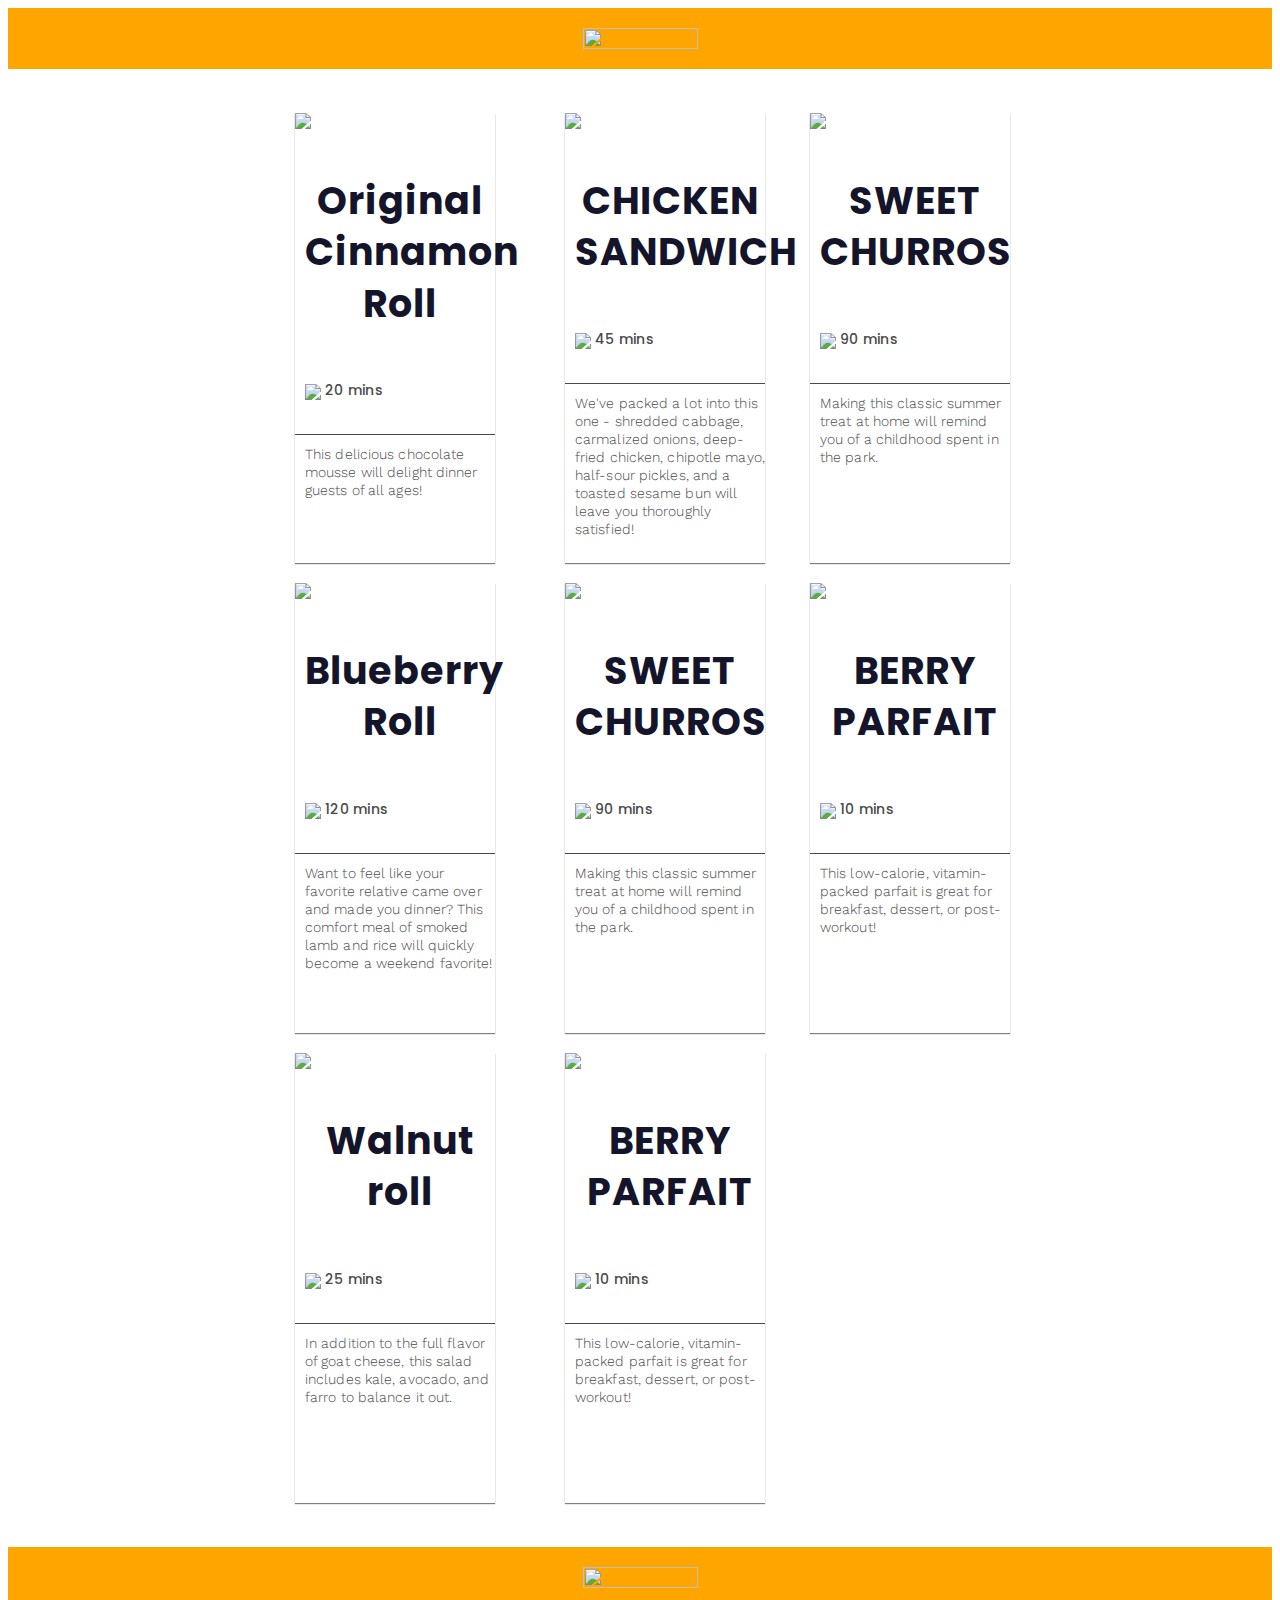
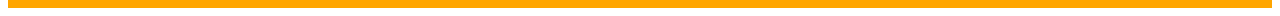
==== browsing.html @ 3c786b10 "home page complete, static" ====
<!DOCTYPE html>
<html>

  <head>
    <meta charset="utf-8">
    <title>Savory</title>
    <link rel="stylesheet" type="text/css" href="style.css" />
    <link href="https://fonts.googleapis.com/css?family=Poppins:400,600" rel="stylesheet">
    <link href="https://fonts.googleapis.com/css?family=Work+Sans" rel="stylesheet">
  </head>

  <body>

    <div class="container">

      <header>
        <img src="https://content.codecademy.com/courses/learn-css-grid/lesson-ii/savory.svg" class="logo">
      </header>

      <main>
        <div class="recipe a">
          <img src="https://content.codecademy.com/courses/learn-css-grid/lesson-ii/image-1.png" />
          <h2>Original Cinnamon Roll</h2>
          <img src="https://content.codecademy.com/courses/learn-css-grid/lesson-ii/time.svg" class="time" />
          <p class="mins">20 mins</p>
          <p class="description">
            This delicious chocolate mousse will delight dinner guests of all ages!</p>
        </div>
        <div class="recipe b">
          <img src="https://content.codecademy.com/courses/learn-css-grid/lesson-ii/image-2.png" />
          <h2>Blueberry Roll</h2>
          <img src="https://content.codecademy.com/courses/learn-css-grid/lesson-ii/time.svg" class="time" />
          <p class="mins">120 mins</p>
          <p class="description">
            Want to feel like your favorite relative came over and made you dinner? This comfort meal of smoked lamb and rice will quickly become a weekend favorite!
          </p>
        </div>
        <div class="recipe c">
          <img src="https://content.codecademy.com/courses/learn-css-grid/lesson-ii/image-5.png" />
          <h2>Walnut roll</h2>
          <img src="https://content.codecademy.com/courses/learn-css-grid/lesson-ii/time.svg" class="time" />
          <p class="mins">25 mins</p>
          <p class="description">
            In addition to the full flavor of goat cheese, this salad includes kale, avocado, and farro to balance it out.</p>
        </div>
        <div class="recipe d">
          <img src="https://content.codecademy.com/courses/learn-css-grid/lesson-ii/image-4.png" />
          <h2>CHICKEN SANDWICH</h2>
          <img src="https://content.codecademy.com/courses/learn-css-grid/lesson-ii/time.svg" class="time" />
          <p class="mins">45 mins</p>
          <p class="description">
            We've packed a lot into this one - shredded cabbage, carmalized onions, deep-fried chicken, chipotle mayo, half-sour pickles, and a toasted sesame bun will leave you thoroughly satisfied!</p>
        </div>
        <div class="recipe e">
          <img src="https://content.codecademy.com/courses/learn-css-grid/lesson-ii/image-3.png" />
          <h2>SWEET CHURROS</h2>
          <img src="https://content.codecademy.com/courses/learn-css-grid/lesson-ii/time.svg" class="time" />
          <p class="mins">90 mins</p>
          <p class="description">
            Making this classic summer treat at home will remind you of a childhood spent in the park.</p>
        </div>
        <div class="recipe f">
          <img src="https://content.codecademy.com/courses/learn-css-grid/lesson-ii/image-6.png" />
          <h2>BERRY PARFAIT</h2>
          <img src="https://content.codecademy.com/courses/learn-css-grid/lesson-ii/time.svg" class="time" />
          <p class="mins">10 mins</p>
          <p class="description">
            This low-calorie, vitamin-packed parfait is great for breakfast, dessert, or post-workout!</p>
        </div>
        
        <div class="recipe e">
          <img src="https://content.codecademy.com/courses/learn-css-grid/lesson-ii/image-3.png" />
          <h2>SWEET CHURROS</h2>
          <img src="https://content.codecademy.com/courses/learn-css-grid/lesson-ii/time.svg" class="time" />
          <p class="mins">90 mins</p>
          <p class="description">
            Making this classic summer treat at home will remind you of a childhood spent in the park.</p>
        </div>
        <div class="recipe f">
          <img src="https://content.codecademy.com/courses/learn-css-grid/lesson-ii/image-6.png" />
          <h2>BERRY PARFAIT</h2>
          <img src="https://content.codecademy.com/courses/learn-css-grid/lesson-ii/time.svg" class="time" />
          <p class="mins">10 mins</p>
          <p class="description">
            This low-calorie, vitamin-packed parfait is great for breakfast, dessert, or post-workout!</p>
        </div>

      </main>

      <footer>
        <img src="https://content.codecademy.com/courses/learn-css-grid/lesson-ii/savory.svg" class="logo">
      </footer>

    </div>
  </body>

</html>
---- style.css ----
header, footer {
  background-color: #ffa500;
  text-align: center;
  min-width: 500px;
}

main {
  display: grid;
  grid-template-columns: 250px 250px;
  grid-template-rows: repeat(3, 450px);
  grid-gap: 20px;
  margin-top: 44px;
  justify-items: center;
  justify-content: center;
  align-items: stretch;
  align-content: center;
  grid-auto-rows: 500px;
  grid-auto-flow: column;
}

h2 {
  font-family: Poppins;
  font-size: 18px;
  font-weight: 600;
  letter-spacing: 0.3px;
  text-align: left;
  color: #ffa500;
  padding: 10px 0px 10px 10px;
}

img {
  width: 100%;
  height: auto;
}

.recipe {
  box-shadow: 0 1px 1px 0 rgba(0, 0, 0, 0.5);
  width: 200px;
}

.a {

}

.c {

}

.time {
  padding-left: 10px;
  padding-top: 10px;
  width: 20px;
  height: auto;
}

.mins {
  display: inline-block;
  font-family: Poppins;
  font-size: 14px;
  font-weight: 500;
  letter-spacing: 0.3px;
  text-align: left;
  color: #4a4a4a;
  position: relative;
  bottom: 5px;
}

.description {
  font-family: Work Sans;
  font-size: 14px;
  font-weight: 300;
  line-height: 1.29;
  letter-spacing: 0.1px;
  text-align: left;
  color: #4a4a4a;
  padding: 10px 0px 10px 10px;
  border-top: 1px solid #4a4a4a;
}

.logo {
  width: 115px;
  height: 21.1px;
  object-fit: contain;
  padding: 20px;
}

.container {
  min-width: 500px;
  margin: auto;
  grid-template-areas: "header header"
                       "nav nav"
                       "left right"
                       "footer footer";
  grid-template-columns: 200px 400px;
  grid-template-rows: 150px 200px 600px 200px;
}

header {
  grid-area: header;
}

footer {
  margin-top: 44px;
  grid-area: footer;
}

nav {
  grid-area: nav;
}

.left {
  grid-area: left;
}

.right {
  grid-area: right;
}

#e1_3 { 
  overflow:hidden;
  background-color:rgba(255, 255, 255, 1);
  width:1440px;
  height:2305px;
  position:absolute;
}
#landing { 
  /* width:1440px;
  height:800px;
  position:absolute;
  left:0px;
  top:0px; */
}
#e1_5 { 
  width:1440px;
  height:800px;
  position:absolute;
  left:0px;
  top:0px;
}
#banner { 
  /* background-color:rgba(0, 0, 0, 0.36); */
  width:1440px;
  height:800px;
  position:absolute;
  left:0px;
  top:0px;
  background-image:url(images/eheader_bg.png);
  background-repeat:no-repeat;
  background-size:cover;
  box-shadow:0 3000px rgb(50 20 0 / 36%) inset;
}
#e1_7 { 
  transform: rotate(-90deg);
    border: 1px solid rgba(255, 255, 255, 1);
    width: 82px;
    height: 1px;
    position: relative;
    /* left: 678px; */
    top: 799px;
    margin-left: auto;
    margin-right: auto;
}
#e1_8 { 
  transform: rotate(-3.12737043874882e-22deg);
  border:1px solid rgba(255, 255, 255, 1);
  width:530px;
  height:1px;
  position:absolute;
  left:830px;
  top:100px;
}
#e1_9 { 
  transform: rotate(-3.3078712509457656e-16deg);
  border:1px solid rgba(255, 255, 255, 1);
  width:530px;
  height:1px;
  position:absolute;
  left:80px;
  top:100px;
}
#bar { 
  background-color:rgba(223, 178, 72, 1);
  width:60px;
  height:6px;
  position:relative;
  /* left:691px; */
  top:480px;
  margin-left: auto;
  margin-right:auto;
  border-top-left-radius:50px;
  border-top-right-radius:50px;
  border-bottom-left-radius:50px;
  border-bottom-right-radius:50px;
}

.nav {
  margin:0;
  padding: 20px 0;

}

.nav li {
  color:white;
  font-family:Poppins;
  text-align:center;
  font-size:15px;
  letter-spacing:2;
  line-height: 6.5px;
  position:relative;
  left:339px;
  /* top:0px; */
  display: inline-block;
  width: 135px;

}

.block{
  background-color:#F0CC95;
  width:50%;
  position:absolute;
  left:0px;
}

#navbar { 
  width:1441px;
  height:183px;
  position:absolute;
  left:0px;
  top:0px;

}
#navback { 
  background-color:rgba(109, 26, 2, 0.85);
  width:1441px;
  height:100px;
  position:absolute;
  left:0px;
  top:0px;
}
#e1_13 { 
  color:rgba(255, 255, 255, 1);
  width:135px;
  height:100px;
  position:absolute;
  left:339px;
  top:0px;
  font-family:Poppins;
  text-align:center;
  font-size:15px;
  letter-spacing:3;
  line-height:px;
}
#e1_14 { 
  color:rgba(255, 255, 255, 1);
  width:135px;
  height:100px;
  position:absolute;
  left:479px;
  top:0px;
  font-family:Poppins;
  text-align:center;
  font-size:15px;
  letter-spacing:3;
  line-height:px;
}
#e1_15 { 
  color:rgba(255, 255, 255, 1);
  width:134px;
  height:100px;
  position:absolute;
  left:837px;
  top:0px;
  font-family:Poppins;
  text-align:center;
  font-size:15px;
  letter-spacing:3;
  line-height:px;
}
#e1_16 { 
  color:rgba(255, 255, 255, 1);
  width:135px;
  height:100px;
  position:absolute;
  left:969px;
  top:0px;
  font-family:Poppins;
  text-align:center;
  font-size:15px;
  letter-spacing:3;
  line-height:px;
}
.logof { 
  width:202px;
  height:166px;
  position:absolute;
  left:619px;
  top:17px;
}
#e1_18 { 
  border-radius:500px;
  background-color:rgba(255, 252, 238, 1);
  width:126px;
  height:126px;
  position:absolute;
  left:38px;
  top:20px;
}
#e1_19 { 
  width:202px;
  height:166px;
  position:absolute;
  left:0px;
  top:0px;
  background-image:url(images/e95_957843_transparent_cinnamon_rolls_png_cinnamon_roll_icon_png_1.png);
  background-repeat:no-repeat;
  background-size:cover;
}
#e1_20 { 
  width:1440px;
  height:249px;
  position:absolute;
  left:1px;
  top:326px;
}
#subt { 

  color: white;
    font-family: Open Sans;
    font-style: normal;
    font-weight: bold;
    font-size: 16px;
    line-height: 14px;
    /* display: flex; */
    /* align-items: center; */
    /* text-align: center; */
    letter-spacing: 0.5em;
    text-transform: uppercase;
    position: absolute;
    left: 50%;
    transform: translate(-50%, 0%);

    /*
  color: white;
  font-family: Open Sans;
  font-style: normal;
  font-weight: bold;
  font-size: 16px;
  line-height: 14px;  
  display: flex;
  align-items: center;
  text-align: center;
  letter-spacing: 0.5em;
  text-transform: uppercase;

  /*transform: rotate(-5.148328309985126e-15deg);
  color:rgba(255, 255, 255, 1);
  width:1440px;
  height:18.385713577270508px;
  position:absolute;
  left:0px;
  top:1.1368683772161603e-13px;
  font-family:Open Sans;
  text-align:center;
  font-size:16px;
  letter-spacing:50;
  line-height:px; */
}
#e1_22 { 
  width:200px;
  height:60px;
  position:absolute;
  left:620px;
  top:189px;
}
#e1_23 { 
  background-color:rgba(223.00000190734863, 178.00000458955765, 72.00000330805779, 1);
  width:200px;
  height:60px;
  position:absolute;
  left:0px;
  top:0px;
  border-top-left-radius:5px;
  border-top-right-radius:5px;
  border-bottom-left-radius:5px;
  border-bottom-right-radius:5px;
}
#orderButton { 
  position: absolute;
  left: 51%;
  right: 0%;
  top: 0%;
  bottom: 0%;
  transform: translate(-50%,0%);
  
  font-family: Poppins;
  font-style: normal;
  font-weight: 600;
  font-size: 14px;
  line-height: 20px;
  /* or 143% */
  
  display: flex;
  align-items: center;
  text-align: center;
  letter-spacing: 0.05em;
  color:white;

/*
  color:rgba(255, 255, 255, 1);
  width:200px;
  height:60px;
  position:absolute;
  left:0px;
  top:0px;
  font-family:Poppins;
  text-align:center;
  font-size:14px;
  letter-spacing:5;
  line-height:px;
  */
}
#e1_25 { 
  color:rgba(255, 255, 255, 1);
  width:998px;
  height:139px;
  position:absolute;
  left:221px;
  top:14px;
  
  /*
  font-family:Poppins;
  text-align:center;
  font-size:96px;
  letter-spacing:0;
  line-height:px; */

  font-family: Poppins;
  font-style: normal;
  font-weight: 550;
  font-size: 96px;
  line-height: 0px;
  /* or 0% */
  
  display: flex;
  align-items: center;
  text-align: center;
  text-transform: uppercase;
}
#e1_26 { 
  width:60px;
  height:60px;
  position:absolute;
  left:690px;
  top:657px;
}
#e1_27 { 
  width:60px;
  height:60px;
  position:absolute;
  left:0px;
  top:0px;
}
#e1_28 { 
  border-radius:500px;
  border:1px solid rgba(255, 255, 255, 1);
  width:60px;
  height:60px;
  position:absolute;
  left:-1px;
  top:0px;
}
#e1_29 { 
  border-radius:500px;
  background-color:rgba(255, 255, 255, 1);
  width:40px;
  height:40px;
  position:absolute;
  left:10px;
  top:10px;
}
#e1_30 { 
  color:rgba(51.00000075995922, 51.00000075995922, 51.00000075995922, 1);
  width:40px;
  height:40.000003814697266px;
  position:absolute;
  left:10px;
  top:9.999990463256836px;
  font-family:Font Awesome 5 Free;
  text-align:center;
  font-size:20px;
  letter-spacing:0;
}
#e1_31 { 
  border:2px solid rgba(255, 255, 255, 1);
  width:24px;
  height:43px;
  position:absolute;
  left:38px;
  top:388px;
}
#e1_32 { 
  transform: rotate(180deg);
  border:2px solid rgba(255, 255, 255, 1);
  width:24px;
  height:43px;
  position:absolute;
  left:1407px;
  top:388px;
}
#e1_33 { 
  background-color:rgba(249.6875050663948, 241.0063236951828, 220.55729538202286, 1);
  width:1440px;
  height:433px;
  position:absolute;
  left:0px;
  top:800px;
}
#e1_34 { 
  background-color:rgba(240.12501418590546, 203.7060508131981, 149.07761335372925, 1);
  width:721px;
  height:433px;
  position:absolute;
  left:0px;
  top:800px;
}

h2 {
  font-family: Poppins;
  font-style: normal;
  font-weight: 700;
  font-size: 38px;
  line-height: 136%; 
  
  text-align: center;
  letter-spacing: 1px;
  
  color: #14142B;
}

#e1_35 { 
  position: absolute;
  width:365px;
  height:102px;
  left:900px;
  top:880px;
  /*
  left: 62.5%;
  right: 12.15%;
  top: 38.83%;
  bottom: 56.75%; */
  /*
  font-family: Poppins;
  font-style: normal;
  font-weight: 700;
  font-size: 38px;
  line-height: 136%; 
  
  text-align: center;
  letter-spacing: 1px;
  
  color: #14142B;
  */

}
#e1_36 { 
  color:rgba(20.113124437630177, 19.65625025331974, 42.5000012665987, 1);
  width:438px;
  position:absolute;
  left:864px;
  top:1035px;
  font-family:Poppins;
  text-align:center;
  font-size:19px;
  letter-spacing:0.75;
  line-height:px;
}


.arrow {
    border: solid rgb(223 178 72);
    border-width: 0 4px 4px 0;
    display: inline-block;
    padding: 7px;

}

.down {
  transform: rotate(45deg);
  -webkit-transform: rotate(45deg);
}

.splitrow {
  /* background-color: rgba(249.6875050663948, 241.0063236951828, 220.55729538202286, 1); */
    width: 50%;
    height: 433px;
    position: absolute;
    top: 800px;
}
/*
#hpicon{
  position: absolute;
  width: 442px;
  height: 320px;
  left: 114px;
  top: 56px;

  background: url(images/truck_icon.png);
} */

#hpicon{
    position: absolute;
    width: 450;
    height: 380px;
    left: 114px;
    top: 790;
    background: url(images/truck_icon.png);
    background-size: cover;
}
/*
#carticon{
    position: absolute;
    width: 450;
    height: 380px;
    left: 114px;
    top: 790;
    background: url(images/shopping-cart-icon.png);
    background-size: cover;
} */

#carticon {
    position: absolute;
    width: 45px;
    height: 37px;
    left: 1340;
    top: 35;
    background: url(images/shopping-cart-icon.png);
    background-size: 45px;
}
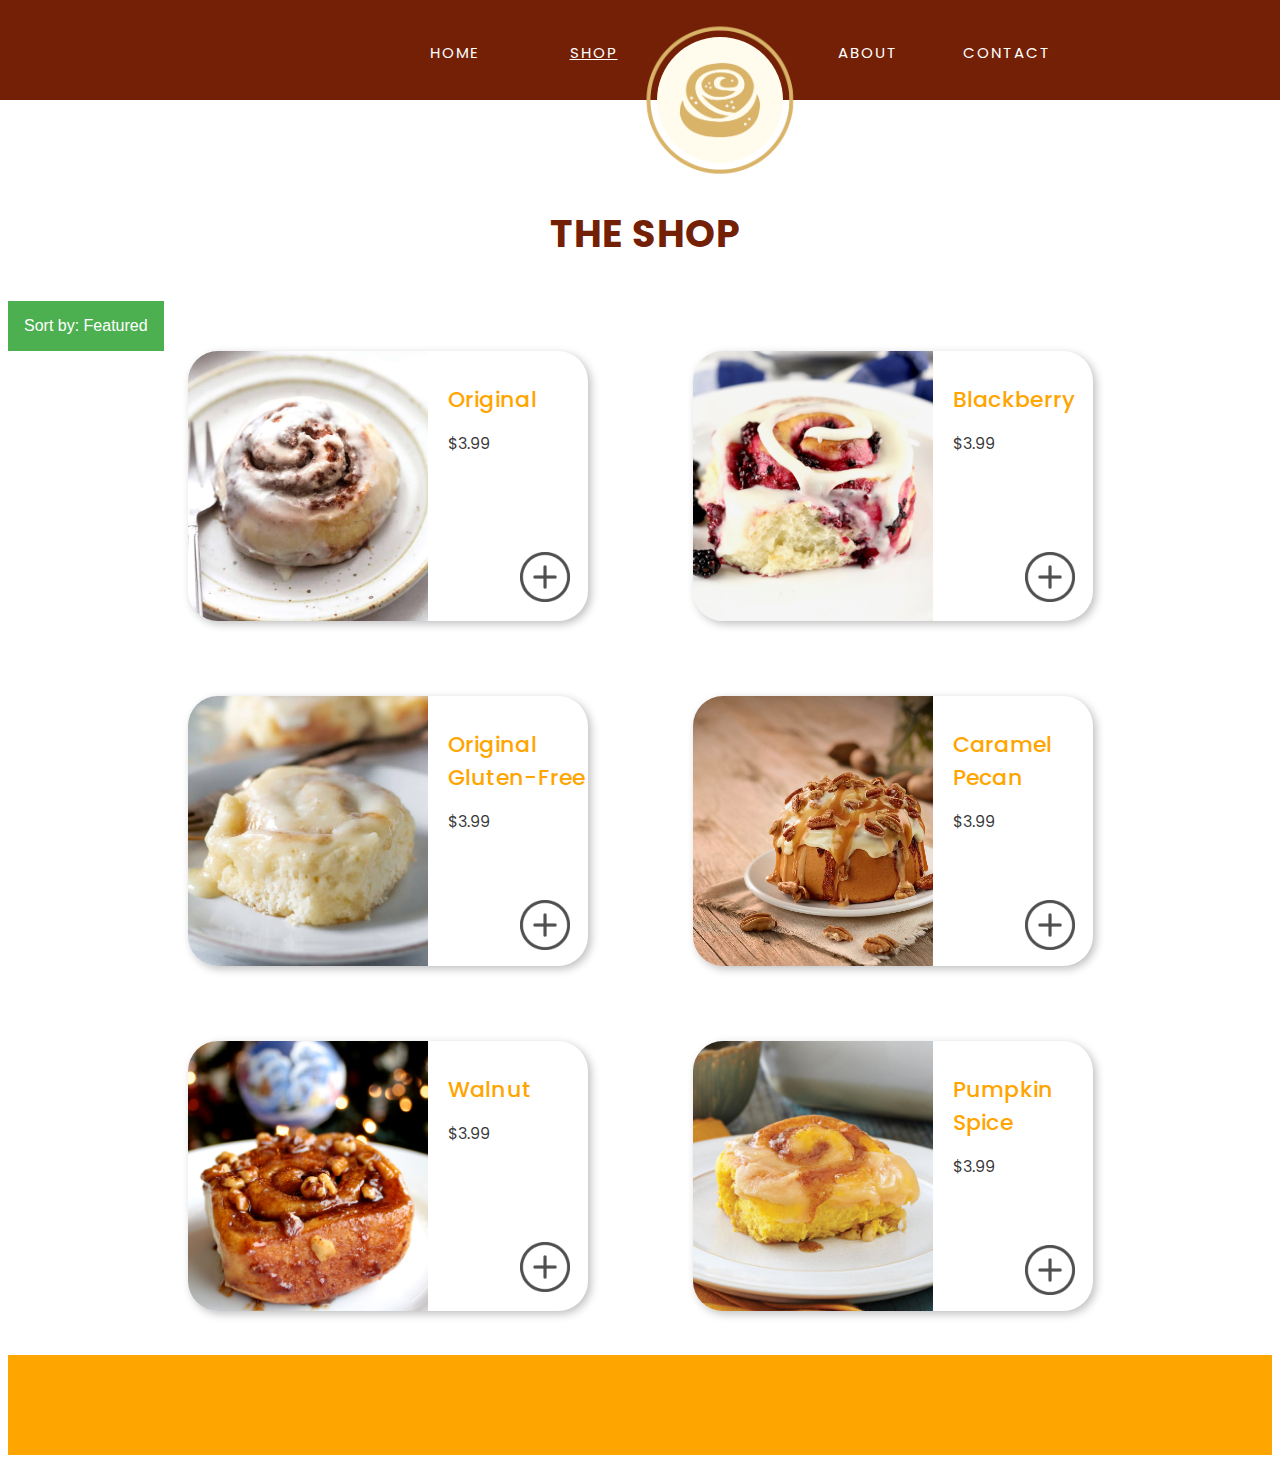
==== commit 44c30e32: "product browsing page linked + images" ====
--- a/browsing.html
+++ b/browsing.html
@@ -4,92 +4,178 @@
 
   <head>
     <meta charset="utf-8">
-    <title>Savory</title>
-    <link rel="stylesheet" type="text/css" href="style.css" />
-    <link href="https://fonts.googleapis.com/css?family=Poppins:400,600" rel="stylesheet">
-    <link href="https://fonts.googleapis.com/css?family=Work+Sans" rel="stylesheet">
+    <title>Product Page</title>
+    <link rel="stylesheet" href="style.css">
+    <link rel="preconnect" href="https://fonts.gstatic.com">
+    <link href="https://fonts.googleapis.com/css2?family=Poppins:wght@300;400;500;600;700&display=swap" rel="stylesheet">
+    <link href="https://fonts.googleapis.com/css2?family=Open+Sans:wght@400;700&display=swap" rel="stylesheet">
   </head>
 
   <body>
 
+    <div class="nav" id="navhome">
+                  <div  id="navback" style="background-color:#732006;"></div>
+
+                  <ul>
+                    <li> <a href="index.html"> HOME </a></li> <li style="text-decoration:underline;">SHOP</li> <li> FILL </li><li> ABOUT </li> <li> CONTACT </li>
+                  </ul>
+
+                  <div id="carticon"> </div>
+
+
+                  <div class="logof">
+                    <div  id="e1_18"> </div>
+                    <div  id="e1_19"> </div>
+                  </div>
+        </div>
+
     <div class="container">
 
-      <header>
-        <img src="https://content.codecademy.com/courses/learn-css-grid/lesson-ii/savory.svg" class="logo">
-      </header>
+      <h2 style="margin-top: 100px;color:#732006;"> THE SHOP </h2>
+
+      <div class="dropdown">
+        <button class="dropbtn">Sort by: Featured</button>
+        <div class="dropdown-content">
+          <a href="#">Featured (default)</a>
+          <a href="#">Price - Low to High</a>
+          <a href="#">Price - High to Low</a>
+        </div>
+      </div>
 
       <main>
-        <div class="recipe a">
-          <img src="https://content.codecademy.com/courses/learn-css-grid/lesson-ii/image-1.png" />
-          <h2>Original Cinnamon Roll</h2>
-          <img src="https://content.codecademy.com/courses/learn-css-grid/lesson-ii/time.svg" class="time" />
-          <p class="mins">20 mins</p>
+
+        <!--
+        <div class="row">
+          <div class="example-1 card">
+            <div class="wrapper">
+             
+             <div class="image">
+               <img class="book-image" src="https://bit.ly/2GkldBe"/>
+             </div>
+              
+              <div class="data">
+                <div class="content">
+                  <span class="status">A fan-favorite!</span>
+                  <h1 class="title"><a href="#" class="cardTitle">Original Flavor</a></h1>
+                  <p class="price">$3.99</p>
+                <p><button>View More</button></p>
+        
+                </div>
+              </div>
+              
+            </div>
+          </div>
+        </div>
+        -->
+
+
+
+        <div class="order a">
+          <img class="prod-img" src="images/original-roll.jpeg" />
+          <!-- <img src="https://content.codecademy.com/courses/learn-css-grid/lesson-ii/time.svg" class="time" />
+          -->
+          <div class="prod-info">
+            <h3>Original</h3>
+            <h4>$3.99</h4>
+            <img class="plus-img" src="images/plus.png" style="margin-top: 65px;"/>
+            <!-- <p class="description">
+              The original cinnamon roll is a fan-favorite and will delight dinner guests of all ages!</p>
+            -->
+          </div>
+        </div>
+
+        <div class="order b">
+          <img class="prod-img" src="images/gf-roll.png" />
+          <!-- <img src="https://content.codecademy.com/courses/learn-css-grid/lesson-ii/image-3.png" /> -->
+          <div class="prod-info">
+          <h3>Original<br>Gluten-Free</h3>
+          <h4>$3.99</h4>
+          <img class="plus-img" src="images/plus.png" />
+          <!-- <img src="https://content.codecademy.com/courses/learn-css-grid/lesson-ii/time.svg" class="time" />
+          
+          <p class="mins">90 mins</p>
+          
           <p class="description">
-            This delicious chocolate mousse will delight dinner guests of all ages!</p>
+            Making this classic summer treat at home will remind you of a childhood spent in the park.</p>
+          -->
+          </div>
         </div>
-        <div class="recipe b">
-          <img src="https://content.codecademy.com/courses/learn-css-grid/lesson-ii/image-2.png" />
-          <h2>Blueberry Roll</h2>
-          <img src="https://content.codecademy.com/courses/learn-css-grid/lesson-ii/time.svg" class="time" />
-          <p class="mins">120 mins</p>
-          <p class="description">
-            Want to feel like your favorite relative came over and made you dinner? This comfort meal of smoked lamb and rice will quickly become a weekend favorite!
-          </p>
-        </div>
-        <div class="recipe c">
-          <img src="https://content.codecademy.com/courses/learn-css-grid/lesson-ii/image-5.png" />
-          <h2>Walnut roll</h2>
-          <img src="https://content.codecademy.com/courses/learn-css-grid/lesson-ii/time.svg" class="time" />
+
+
+        <div class="order c">
+          <img class="prod-img" src="images/walnut-2.jpeg" />
+          <!-- <img src="https://content.codecademy.com/courses/learn-css-grid/lesson-ii/image-5.png" /> -->
+          <div class="prod-info">
+          <h3>Walnut</h3>
+          <h4>$3.99</h4>
+          <img class="plus-img" src="images/plus.png" style="margin-top: 65px;"/>
+          <!-- <img src="https://content.codecademy.com/courses/learn-css-grid/lesson-ii/time.svg" class="time" />
+          
           <p class="mins">25 mins</p>
+          
           <p class="description">
             In addition to the full flavor of goat cheese, this salad includes kale, avocado, and farro to balance it out.</p>
+          -->
+          </div>
         </div>
-        <div class="recipe d">
-          <img src="https://content.codecademy.com/courses/learn-css-grid/lesson-ii/image-4.png" />
-          <h2>CHICKEN SANDWICH</h2>
-          <img src="https://content.codecademy.com/courses/learn-css-grid/lesson-ii/time.svg" class="time" />
+
+
+        <div class="order d">
+          <img class="prod-img" src="images/blackberry.jpeg" />
+          <!-- <img src="https://content.codecademy.com/courses/learn-css-grid/lesson-ii/image-4.png" /> -->
+          <div class="prod-info">
+          <h3>Blackberry</h3>
+          <h4>$3.99</h4>
+          <img class="plus-img" src="images/plus.png" style="margin-top: 65px;"/>
+          <!-- <img src="https://content.codecademy.com/courses/learn-css-grid/lesson-ii/time.svg" class="time" />
+          
           <p class="mins">45 mins</p>
           <p class="description">
-            We've packed a lot into this one - shredded cabbage, carmalized onions, deep-fried chicken, chipotle mayo, half-sour pickles, and a toasted sesame bun will leave you thoroughly satisfied!</p>
+            We've packed a lot into this one - shredded cabbage, carmalized onions, deep-fried chicken, chipotle 
+            mayo, half-sour pickles, and a toasted sesame bun will leave you thoroughly satisfied!</p>
+          -->
+          </div>
         </div>
-        <div class="recipe e">
-          <img src="https://content.codecademy.com/courses/learn-css-grid/lesson-ii/image-3.png" />
-          <h2>SWEET CHURROS</h2>
-          <img src="https://content.codecademy.com/courses/learn-css-grid/lesson-ii/time.svg" class="time" />
-          <p class="mins">90 mins</p>
-          <p class="description">
-            Making this classic summer treat at home will remind you of a childhood spent in the park.</p>
+
+        <div class="order e">
+          <img class="prod-img" src="images/caramel-pecan.jpeg" />
+          <!-- <img src="https://content.codecademy.com/courses/learn-css-grid/lesson-ii/image-2.png" /> -->
+          <div class="prod-info">
+            <h3>Caramel Pecan</h3>
+            <h4>$3.99</h4>
+            <img class="plus-img" src="images/plus.png" />
+          <!-- <img src="https://content.codecademy.com/courses/learn-css-grid/lesson-ii/time.svg" class="time" />
+          
+            <p class="mins">120 mins</p>
+            <p class="description">
+            Want to feel like your favorite relative came over and made you dinner? This comfort meal of smoked lamb and rice will quickly become a weekend favorite!
+            </p>
+            -->
+          </div>  
         </div>
-        <div class="recipe f">
-          <img src="https://content.codecademy.com/courses/learn-css-grid/lesson-ii/image-6.png" />
-          <h2>BERRY PARFAIT</h2>
-          <img src="https://content.codecademy.com/courses/learn-css-grid/lesson-ii/time.svg" class="time" />
-          <p class="mins">10 mins</p>
-          <p class="description">
+
+
+        <div class="order f">
+          <img class="prod-img" src="images/pumpkin.jpeg" />
+          <!-- <img src="https://content.codecademy.com/courses/learn-css-grid/lesson-ii/image-6.png" /> -->
+          <div class="prod-info">
+            <h3>Pumpkin Spice</h3>
+            <h4>$3.99</h4>
+            <img class="plus-img" src="images/plus.png" />
+          <!-- <img src="https://content.codecademy.com/courses/learn-css-grid/lesson-ii/time.svg" class="time" />
+          
+            <p class="mins">10 mins</p>
+            <p class="description">
             This low-calorie, vitamin-packed parfait is great for breakfast, dessert, or post-workout!</p>
+            -->
+          </div>
         </div>
         
-        <div class="recipe e">
-          <img src="https://content.codecademy.com/courses/learn-css-grid/lesson-ii/image-3.png" />
-          <h2>SWEET CHURROS</h2>
-          <img src="https://content.codecademy.com/courses/learn-css-grid/lesson-ii/time.svg" class="time" />
-          <p class="mins">90 mins</p>
-          <p class="description">
-            Making this classic summer treat at home will remind you of a childhood spent in the park.</p>
-        </div>
-        <div class="recipe f">
-          <img src="https://content.codecademy.com/courses/learn-css-grid/lesson-ii/image-6.png" />
-          <h2>BERRY PARFAIT</h2>
-          <img src="https://content.codecademy.com/courses/learn-css-grid/lesson-ii/time.svg" class="time" />
-          <p class="mins">10 mins</p>
-          <p class="description">
-            This low-calorie, vitamin-packed parfait is great for breakfast, dessert, or post-workout!</p>
-        </div>
 
       </main>
 
       <footer>
-        <img src="https://content.codecademy.com/courses/learn-css-grid/lesson-ii/savory.svg" class="logo">
+        <div class="foot"> </div>
       </footer>
 
     </div>
--- a/style.css
+++ b/style.css
@@ -6,10 +6,10 @@
 
 main {
   display: grid;
-  grid-template-columns: 250px 250px;
-  grid-template-rows: repeat(3, 450px);
-  grid-gap: 20px;
-  margin-top: 44px;
+  grid-template-columns: 430px 430px;
+  grid-template-rows: repeat(3, 270px);
+  grid-gap: 75px;
+  /*margin-top: 75px; */
   justify-items: center;
   justify-content: center;
   align-items: stretch;
@@ -28,14 +28,54 @@
   padding: 10px 0px 10px 10px;
 }
 
+h3 {
+  font-family: Poppins;
+  font-size: 22px;
+  font-weight: 500;
+  letter-spacing: 0.3px;
+  text-align: left;
+  color: #ffa500;
+  padding: 10px 0px 10px 10px;
+  margin-bottom: 0px;
+}
+
+h4 {
+  font-family: Poppins;
+  font-size: 16px;
+  font-weight: 400;
+  letter-spacing: 0.3px;
+  text-align: left;
+  color: rgba(0,0,0,0.8);
+  padding: 5px 0px 10px 10px;
+  margin-top:0px;
+}
+
+.description {
+  font-family: Open Sans;
+  font-size: 13px; 
+  font-weight: 400px;
+  color: rgba(0,0,0,0.8);
+  letter-spacing: 0.3px;
+  text-align: left;
+  padding: 10px 0px 10px 10px;
+  margin-bottom: 0px;
+
+}
+
 img {
   width: 100%;
   height: auto;
 }
 
-.recipe {
-  box-shadow: 0 1px 1px 0 rgba(0, 0, 0, 0.5);
-  width: 200px;
+.order {
+  box-shadow: 3px 3px 8px rgba(0, 0, 0, 0.25);
+  /* box-shadow: 0 1px 1px 0 rgba(0, 0, 0, 0.5); */
+  width: 400px;
+  border-top-left-radius:30px;
+  border-top-right-radius:30px;
+  border-bottom-left-radius:30px;
+  border-bottom-right-radius:30px;
+  height: 270px;
 }
 
 .a {
@@ -65,6 +105,7 @@
   bottom: 5px;
 }
 
+/*
 .description {
   font-family: Work Sans;
   font-size: 14px;
@@ -76,6 +117,7 @@
   padding: 10px 0px 10px 10px;
   border-top: 1px solid #4a4a4a;
 }
+*/
 
 .logo {
   width: 115px;
@@ -87,9 +129,7 @@
 .container {
   min-width: 500px;
   margin: auto;
-  grid-template-areas: "header header"
-                       "nav nav"
-                       "left right"
+  grid-template-areas: "left right"
                        "footer footer";
   grid-template-columns: 200px 400px;
   grid-template-rows: 150px 200px 600px 200px;
@@ -138,7 +178,6 @@
   top:0px;
 }
 #banner { 
-  /* background-color:rgba(0, 0, 0, 0.36); */
   width:1440px;
   height:800px;
   position:absolute;
@@ -204,7 +243,7 @@
   font-family:Poppins;
   text-align:center;
   font-size:15px;
-  letter-spacing:2;
+  letter-spacing:2px;
   line-height: 6.5px;
   position:relative;
   left:339px;
@@ -212,6 +251,19 @@
   display: inline-block;
   width: 135px;
 
+}
+
+a {
+  color:white;
+  text-decoration: none;
+}
+
+a:link {
+  text-decoration: none;
+}
+
+a:hover {
+  text-decoration: underline;
 }
 
 .block{
@@ -338,32 +390,6 @@
     position: absolute;
     left: 50%;
     transform: translate(-50%, 0%);
-
-    /*
-  color: white;
-  font-family: Open Sans;
-  font-style: normal;
-  font-weight: bold;
-  font-size: 16px;
-  line-height: 14px;  
-  display: flex;
-  align-items: center;
-  text-align: center;
-  letter-spacing: 0.5em;
-  text-transform: uppercase;
-
-  /*transform: rotate(-5.148328309985126e-15deg);
-  color:rgba(255, 255, 255, 1);
-  width:1440px;
-  height:18.385713577270508px;
-  position:absolute;
-  left:0px;
-  top:1.1368683772161603e-13px;
-  font-family:Open Sans;
-  text-align:center;
-  font-size:16px;
-  letter-spacing:50;
-  line-height:px; */
 }
 #e1_22 { 
   width:200px;
@@ -397,7 +423,6 @@
   font-weight: 600;
   font-size: 14px;
   line-height: 20px;
-  /* or 143% */
   
   display: flex;
   align-items: center;
@@ -405,19 +430,6 @@
   letter-spacing: 0.05em;
   color:white;
 
-/*
-  color:rgba(255, 255, 255, 1);
-  width:200px;
-  height:60px;
-  position:absolute;
-  left:0px;
-  top:0px;
-  font-family:Poppins;
-  text-align:center;
-  font-size:14px;
-  letter-spacing:5;
-  line-height:px;
-  */
 }
 #e1_25 { 
   color:rgba(255, 255, 255, 1);
@@ -543,23 +555,6 @@
   height:102px;
   left:900px;
   top:880px;
-  /*
-  left: 62.5%;
-  right: 12.15%;
-  top: 38.83%;
-  bottom: 56.75%; */
-  /*
-  font-family: Poppins;
-  font-style: normal;
-  font-weight: 700;
-  font-size: 38px;
-  line-height: 136%; 
-  
-  text-align: center;
-  letter-spacing: 1px;
-  
-  color: #14142B;
-  */
 
 }
 #e1_36 { 
@@ -590,49 +585,273 @@
 }
 
 .splitrow {
-  /* background-color: rgba(249.6875050663948, 241.0063236951828, 220.55729538202286, 1); */
     width: 50%;
     height: 433px;
     position: absolute;
     top: 800px;
 }
-/*
-#hpicon{
-  position: absolute;
-  width: 442px;
-  height: 320px;
-  left: 114px;
-  top: 56px;
-
-  background: url(images/truck_icon.png);
-} */
+
 
 #hpicon{
     position: absolute;
-    width: 450;
+    width: 450px;
     height: 380px;
     left: 114px;
-    top: 790;
+    top: 790px;
     background: url(images/truck_icon.png);
     background-size: cover;
 }
-/*
-#carticon{
-    position: absolute;
-    width: 450;
-    height: 380px;
-    left: 114px;
-    top: 790;
-    background: url(images/shopping-cart-icon.png);
-    background-size: cover;
-} */
+
 
 #carticon {
     position: absolute;
     width: 45px;
     height: 37px;
-    left: 1340;
-    top: 35;
+    left: 1340px;
+    top: 35px;
     background: url(images/shopping-cart-icon.png);
     background-size: 45px;
 }
+
+.prod-img{
+  width: 240px;
+  object-fit: cover;
+  height: 270px;
+  border-top-left-radius:30px;
+  border-bottom-left-radius:30px;
+  float: left;
+}
+
+.prod-info {
+   float: right;
+   width: 150px;
+   /* height: 100%; */
+
+    .content {
+      padding: 1em;
+      position: relative;
+      z-index: 1;
+    }
+  }
+
+.plus-img{
+  width: 50px;
+  object-fit: cover;
+  height: 50px;
+  float:right;
+  padding-right: 18px;
+  padding-bottom: 18px;
+  top: 35px;
+  margin-top: 35px;
+}
+
+.foot {
+  width: 100%;
+  height: 100px;
+  background-color: #ffa500;
+}
+
+/* Dropdown Button */
+.dropbtn {
+  background-color: #4CAF50;
+  color: white;
+  padding: 16px;
+  font-size: 16px;
+  border: none;
+  left:50%;
+}
+
+/* The container <div> - needed to position the dropdown content */
+.dropdown {
+  position: relative;
+  display: inline-block;
+}
+
+/* Dropdown Content (Hidden by Default) */
+.dropdown-content {
+  display: none;
+  position: absolute;
+  background-color: #f1f1f1;
+  min-width: 160px;
+  box-shadow: 0px 8px 16px 0px rgba(0,0,0,0.2);
+  z-index: 1;
+}
+
+/* Links inside the dropdown */
+.dropdown-content a {
+  color: black;
+  padding: 12px 16px;
+  text-decoration: none;
+  display: block;
+}
+
+/* Change color of dropdown links on hover */
+.dropdown-content a:hover {background-color: #ddd;}
+
+/* Show the dropdown menu on hover */
+.dropdown:hover .dropdown-content {display: block;}
+
+/* Change the background color of the dropdown button when the dropdown content is shown */
+.dropdown:hover .dropbtn {background-color: #3e8e41;}
+
+
+/* Product Cards */
+/*
+@import url(https://fonts.googleapis.com/css?family=Open+Sans:300,400,700);
+// Variables
+$regal-blue: #034378;
+$san-juan: #2d4e68;
+$bermuda: #77d7b9;
+$white: #fff;
+$black: #000;
+$open-sans: 'Open Sans',
+sans-serif;
+// clear-fix mixin
+@mixin cf {
+  &::before,
+  &::after {
+    content: '';
+    display: table;
+  }
+  &::after {
+    clear: both;
+  }
+}
+
+* {
+  box-sizing: border-box;
+}
+
+.cardTitle {
+  text-decoration: none;
+}
+
+.title {
+  font-family: $open-sans;
+  font-weight: 300;
+}
+
+.row {
+  max-width: 900px;
+  margin: 50px auto 0;
+}
+
+// Base styles
+.card {
+  float: left;
+  padding: 0 1.7rem;
+  width: 80%;
+  .menu-content {
+    @include cf;
+    margin: 0;
+    padding: 0;
+    list-style-type: none;
+    li {
+      display: inline-block;
+    }
+    a {
+      color: $white;
+    }
+    span {
+      position: absolute;
+      left: 50%;
+      top: 0;
+      font-size: 10px;
+      font-weight: 700;
+      font-family: 'Open Sans';
+      transform: translate(-50%, 0);
+    }
+  }
+  .wrapper {
+    background-color: $white;
+    position: relative;
+    overflow: hidden;
+    box-shadow: 0 19px 38px rgba($black, 0.3), 0 15px 12px rgba($black, 0.2);
+  }
+  .data {
+    float: right;
+    width: 60%;
+   height: 100%;
+    .content {
+      padding: 1em;
+      position: relative;
+      z-index: 1;
+    }
+  }
+  .author {
+    font-size: 12px;
+  }
+  .title {
+    margin-top: 10px;
+  }
+  .price {
+    height: 30px;
+    margin: 0;
+  }
+  input[type='checkbox'] {
+    display: none;
+  }
+  input[type='checkbox']:checked + .menu-content {
+    transform: translateY(-60px);
+  }
+}
+
+// First example styles
+.example-1 {
+  .wrapper {
+
+   
+  }
+  .date {
+    position: absolute;
+    top: 0;
+    left: 0;
+    background-color: $bermuda;
+    color: $white;
+    padding: 0.8em;
+    span {
+      display: block;
+      text-align: center;
+    }
+    .day {
+      font-weight: 700;
+      font-size: 24px;
+      text-shadow: 2px 3px 2px rgba($black, 0.18);
+    }
+    .month {
+      text-transform: uppercase;
+    }
+    .month,
+    .year {
+      font-size: 12px;
+    }
+  }
+  .content {
+    background-color: $white;
+    box-shadow: 0 5px 30px 10px rgba($black, 0.3);
+  }
+  .title {
+    a {
+      color: lighten($black, 50%);
+    }
+  }
+}
+
+.image {
+  float: left;
+  width: 40%;
+}
+
+.book-image {
+  width: 100%;
+  display: block;
+  height: 80%;
+  margin-top: auto;
+  margin-bottom: auto;
+}
+
+
+*/
+
+
+
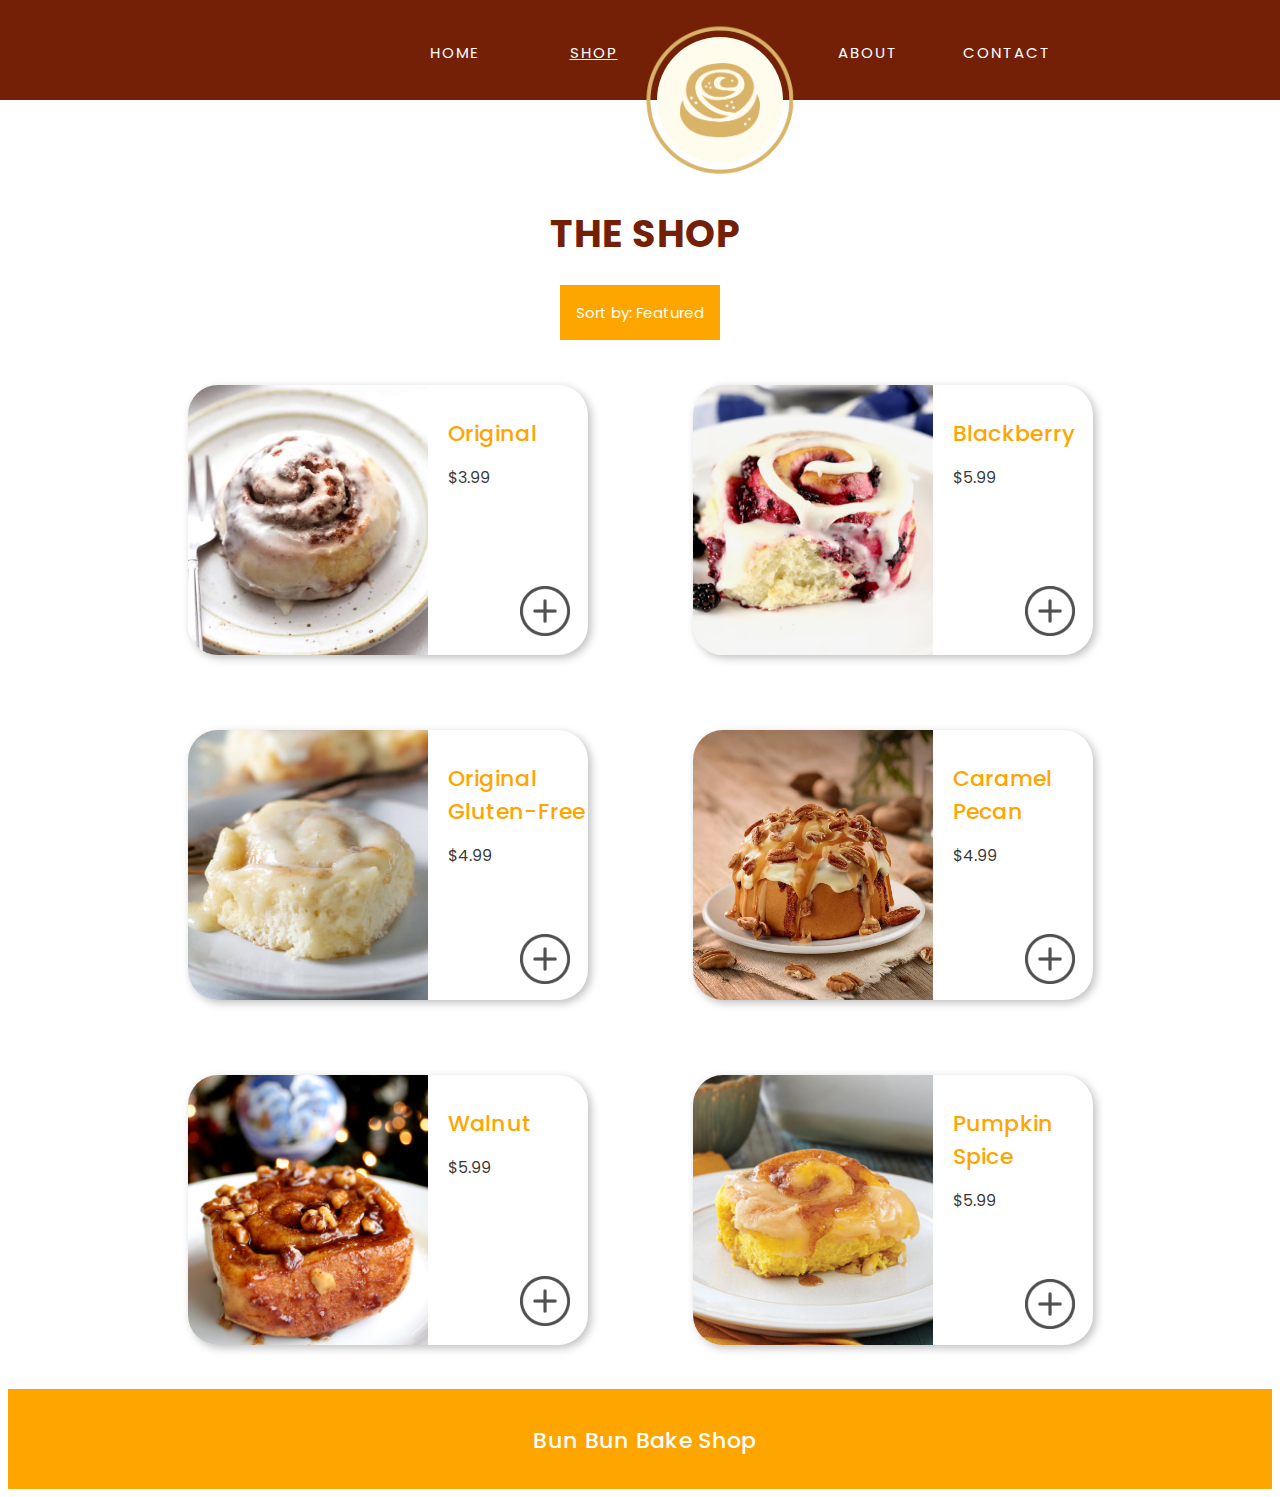
==== commit a5f76d44: "connect to prod pages - extra credit" ====
--- a/browsing.html
+++ b/browsing.html
@@ -4,7 +4,7 @@
 
   <head>
     <meta charset="utf-8">
-    <title>Product Page</title>
+    <title>Product Browsing Page</title>
     <link rel="stylesheet" href="style.css">
     <link rel="preconnect" href="https://fonts.gstatic.com">
     <link href="https://fonts.googleapis.com/css2?family=Poppins:wght@300;400;500;600;700&display=swap" rel="stylesheet">
@@ -29,9 +29,10 @@
                   </div>
         </div>
 
+
     <div class="container">
 
-      <h2 style="margin-top: 100px;color:#732006;"> THE SHOP </h2>
+      <h2 style="margin-top: 100px;margin-bottom:15px;color:#732006;"> THE SHOP </h2>
 
       <div class="dropdown">
         <button class="dropbtn">Sort by: Featured</button>
@@ -44,40 +45,14 @@
 
       <main>
 
-        <!--
-        <div class="row">
-          <div class="example-1 card">
-            <div class="wrapper">
-             
-             <div class="image">
-               <img class="book-image" src="https://bit.ly/2GkldBe"/>
-             </div>
-              
-              <div class="data">
-                <div class="content">
-                  <span class="status">A fan-favorite!</span>
-                  <h1 class="title"><a href="#" class="cardTitle">Original Flavor</a></h1>
-                  <p class="price">$3.99</p>
-                <p><button>View More</button></p>
-        
-                </div>
-              </div>
-              
-            </div>
-          </div>
-        </div>
-        -->
-
-
-
         <div class="order a">
-          <img class="prod-img" src="images/original-roll.jpeg" />
+          <a href="product1.html"><img class="prod-img" src="images/original-roll.jpeg" /></a>
           <!-- <img src="https://content.codecademy.com/courses/learn-css-grid/lesson-ii/time.svg" class="time" />
           -->
           <div class="prod-info">
             <h3>Original</h3>
             <h4>$3.99</h4>
-            <img class="plus-img" src="images/plus.png" style="margin-top: 65px;"/>
+            <a href="product1.html"><img class="plus-img" src="images/plus.png" style="margin-top: 65px;"/></a>
             <!-- <p class="description">
               The original cinnamon roll is a fan-favorite and will delight dinner guests of all ages!</p>
             -->
@@ -85,12 +60,12 @@
         </div>
 
         <div class="order b">
-          <img class="prod-img" src="images/gf-roll.png" />
+          <a href="product2.html"><img class="prod-img" src="images/gf-roll.png" /></a>
           <!-- <img src="https://content.codecademy.com/courses/learn-css-grid/lesson-ii/image-3.png" /> -->
           <div class="prod-info">
           <h3>Original<br>Gluten-Free</h3>
-          <h4>$3.99</h4>
-          <img class="plus-img" src="images/plus.png" />
+          <h4>$4.99</h4>
+          <a href="product2.html"><img class="plus-img" src="images/plus.png" /></a>
           <!-- <img src="https://content.codecademy.com/courses/learn-css-grid/lesson-ii/time.svg" class="time" />
           
           <p class="mins">90 mins</p>
@@ -103,12 +78,12 @@
 
 
         <div class="order c">
-          <img class="prod-img" src="images/walnut-2.jpeg" />
+          <a href="product3.html"><img class="prod-img" src="images/walnut-2.jpeg" /></a>
           <!-- <img src="https://content.codecademy.com/courses/learn-css-grid/lesson-ii/image-5.png" /> -->
           <div class="prod-info">
           <h3>Walnut</h3>
-          <h4>$3.99</h4>
-          <img class="plus-img" src="images/plus.png" style="margin-top: 65px;"/>
+          <h4>$5.99</h4>
+          <a href="product3.html"><img class="plus-img" src="images/plus.png" style="margin-top: 65px;"/></a>
           <!-- <img src="https://content.codecademy.com/courses/learn-css-grid/lesson-ii/time.svg" class="time" />
           
           <p class="mins">25 mins</p>
@@ -119,14 +94,13 @@
           </div>
         </div>
 
-
         <div class="order d">
-          <img class="prod-img" src="images/blackberry.jpeg" />
+          <a href="product4.html"><img class="prod-img" src="images/blackberry.jpeg" /></a>
           <!-- <img src="https://content.codecademy.com/courses/learn-css-grid/lesson-ii/image-4.png" /> -->
           <div class="prod-info">
           <h3>Blackberry</h3>
-          <h4>$3.99</h4>
-          <img class="plus-img" src="images/plus.png" style="margin-top: 65px;"/>
+          <h4>$5.99</h4>
+          <a href="product4.html"><img class="plus-img" src="images/plus.png" style="margin-top: 65px;"/></a>
           <!-- <img src="https://content.codecademy.com/courses/learn-css-grid/lesson-ii/time.svg" class="time" />
           
           <p class="mins">45 mins</p>
@@ -138,12 +112,12 @@
         </div>
 
         <div class="order e">
-          <img class="prod-img" src="images/caramel-pecan.jpeg" />
+          <a href="product5.html"><img class="prod-img" src="images/caramel-pecan-crop.jpeg" /></a>
           <!-- <img src="https://content.codecademy.com/courses/learn-css-grid/lesson-ii/image-2.png" /> -->
           <div class="prod-info">
             <h3>Caramel Pecan</h3>
-            <h4>$3.99</h4>
-            <img class="plus-img" src="images/plus.png" />
+            <h4>$4.99</h4>
+            <a href="product5.html"><img class="plus-img" src="images/plus.png" /></a>
           <!-- <img src="https://content.codecademy.com/courses/learn-css-grid/lesson-ii/time.svg" class="time" />
           
             <p class="mins">120 mins</p>
@@ -156,12 +130,12 @@
 
 
         <div class="order f">
-          <img class="prod-img" src="images/pumpkin.jpeg" />
+          <a href="product6.html"><img class="prod-img" src="images/pumpkin.jpeg" /></a>
           <!-- <img src="https://content.codecademy.com/courses/learn-css-grid/lesson-ii/image-6.png" /> -->
           <div class="prod-info">
             <h3>Pumpkin Spice</h3>
-            <h4>$3.99</h4>
-            <img class="plus-img" src="images/plus.png" />
+            <h4>$5.99</h4>
+            <a href="product6.html"><img class="plus-img" src="images/plus.png" /></a>
           <!-- <img src="https://content.codecademy.com/courses/learn-css-grid/lesson-ii/time.svg" class="time" />
           
             <p class="mins">10 mins</p>
@@ -175,7 +149,9 @@
       </main>
 
       <footer>
-        <div class="foot"> </div>
+        <div class="foot"> 
+          <p class="foot-text">Bun Bun Bake Shop</p>
+        </div>
       </footer>
 
     </div>
--- a/style.css
+++ b/style.css
@@ -8,8 +8,9 @@
   display: grid;
   grid-template-columns: 430px 430px;
   grid-template-rows: repeat(3, 270px);
+  /* grid-template-rows: 40px 270px 270px 270px; */
   grid-gap: 75px;
-  /*margin-top: 75px; */
+  margin-top: 45px;
   justify-items: center;
   justify-content: center;
   align-items: stretch;
@@ -17,6 +18,26 @@
   grid-auto-rows: 500px;
   grid-auto-flow: column;
 }
+
+.prod {
+  width: 50%;
+  display: inline-block;
+  /*
+  display: grid;
+  grid-template-columns: 430px 430px;
+  grid-template-rows: 870px; 
+  /* grid-template-rows: 40px 270px 270px 270px; 
+  grid-gap: 75px;
+  margin-top: 45px;
+  justify-items: center;
+  justify-content: center;
+  align-items: stretch;
+  align-content: center;
+  grid-auto-rows: 500px;
+  grid-auto-flow: column; */
+}
+
+
 
 h2 {
   font-family: Poppins;
@@ -56,6 +77,7 @@
   font-weight: 400px;
   color: rgba(0,0,0,0.8);
   letter-spacing: 0.3px;
+  line-height: 1.6em;
   text-align: left;
   padding: 10px 0px 10px 10px;
   margin-bottom: 0px;
@@ -264,6 +286,11 @@
 
 a:hover {
   text-decoration: underline;
+}
+
+.grey a:hover {
+  text-decoration: underline;
+  color: rgba(0,0,0,0.8);
 }
 
 .block{
@@ -398,8 +425,16 @@
   left:620px;
   top:189px;
 }
+
+#addButton1 { 
+  width:200px;
+  height:60px;
+  position:absolute;
+  left:50%;
+}
+
 #e1_23 { 
-  background-color:rgba(223.00000190734863, 178.00000458955765, 72.00000330805779, 1);
+  background-color:rgba(223, 178, 72, 1);
   width:200px;
   height:60px;
   position:absolute;
@@ -417,6 +452,7 @@
   top: 0%;
   bottom: 0%;
   transform: translate(-50%,0%);
+  width: fit-content;
   
   font-family: Poppins;
   font-style: normal;
@@ -431,6 +467,30 @@
   color:white;
 
 }
+
+#addButton { 
+  position: absolute;
+  left: 51%;
+  right: 0%;
+  top: 0%;
+  bottom: 0%;
+  transform: translate(-50%,0%);
+  
+  font-family: Poppins;
+  font-style: normal;
+  font-weight: 600;
+  font-size: 14px;
+  line-height: 20px;
+  
+  display: flex;
+  align-items: center;
+  text-align: center;
+  letter-spacing: 0.05em;
+  color:white;
+
+}
+
+
 #e1_25 { 
   color:rgba(255, 255, 255, 1);
   width:998px;
@@ -653,18 +713,21 @@
 
 /* Dropdown Button */
 .dropbtn {
-  background-color: #4CAF50;
+  background-color: #ffa500;
+  font-family: Poppins;
   color: white;
   padding: 16px;
-  font-size: 16px;
+  font-size: 15px;
   border: none;
-  left:50%;
+  /*left:50%;*/
 }
 
 /* The container <div> - needed to position the dropdown content */
 .dropdown {
   position: relative;
   display: inline-block;
+  left:50%;
+  transform: translate(-50%,0px);
 }
 
 /* Dropdown Content (Hidden by Default) */
@@ -672,6 +735,8 @@
   display: none;
   position: absolute;
   background-color: #f1f1f1;
+  font-family: Poppins;
+  font-size:13.5px;
   min-width: 160px;
   box-shadow: 0px 8px 16px 0px rgba(0,0,0,0.2);
   z-index: 1;
@@ -692,7 +757,25 @@
 .dropdown:hover .dropdown-content {display: block;}
 
 /* Change the background color of the dropdown button when the dropdown content is shown */
-.dropdown:hover .dropbtn {background-color: #3e8e41;}
+.dropdown:hover .dropbtn {background-color: #E49400;}
+
+.foot-text {
+  font-family: Poppins;
+  font-size: 22px;
+  font-weight: 500;
+  letter-spacing: 0.3px;
+  text-align: center;
+  color: white;
+  padding: 35px 0px 10px 10px;
+  margin-bottom: 0px;
+}
+
+#prod-order {
+  width:40%;
+  position: absolute;
+  top: 200px;
+  left: 55%;
+}
 
 
 /* Product Cards */
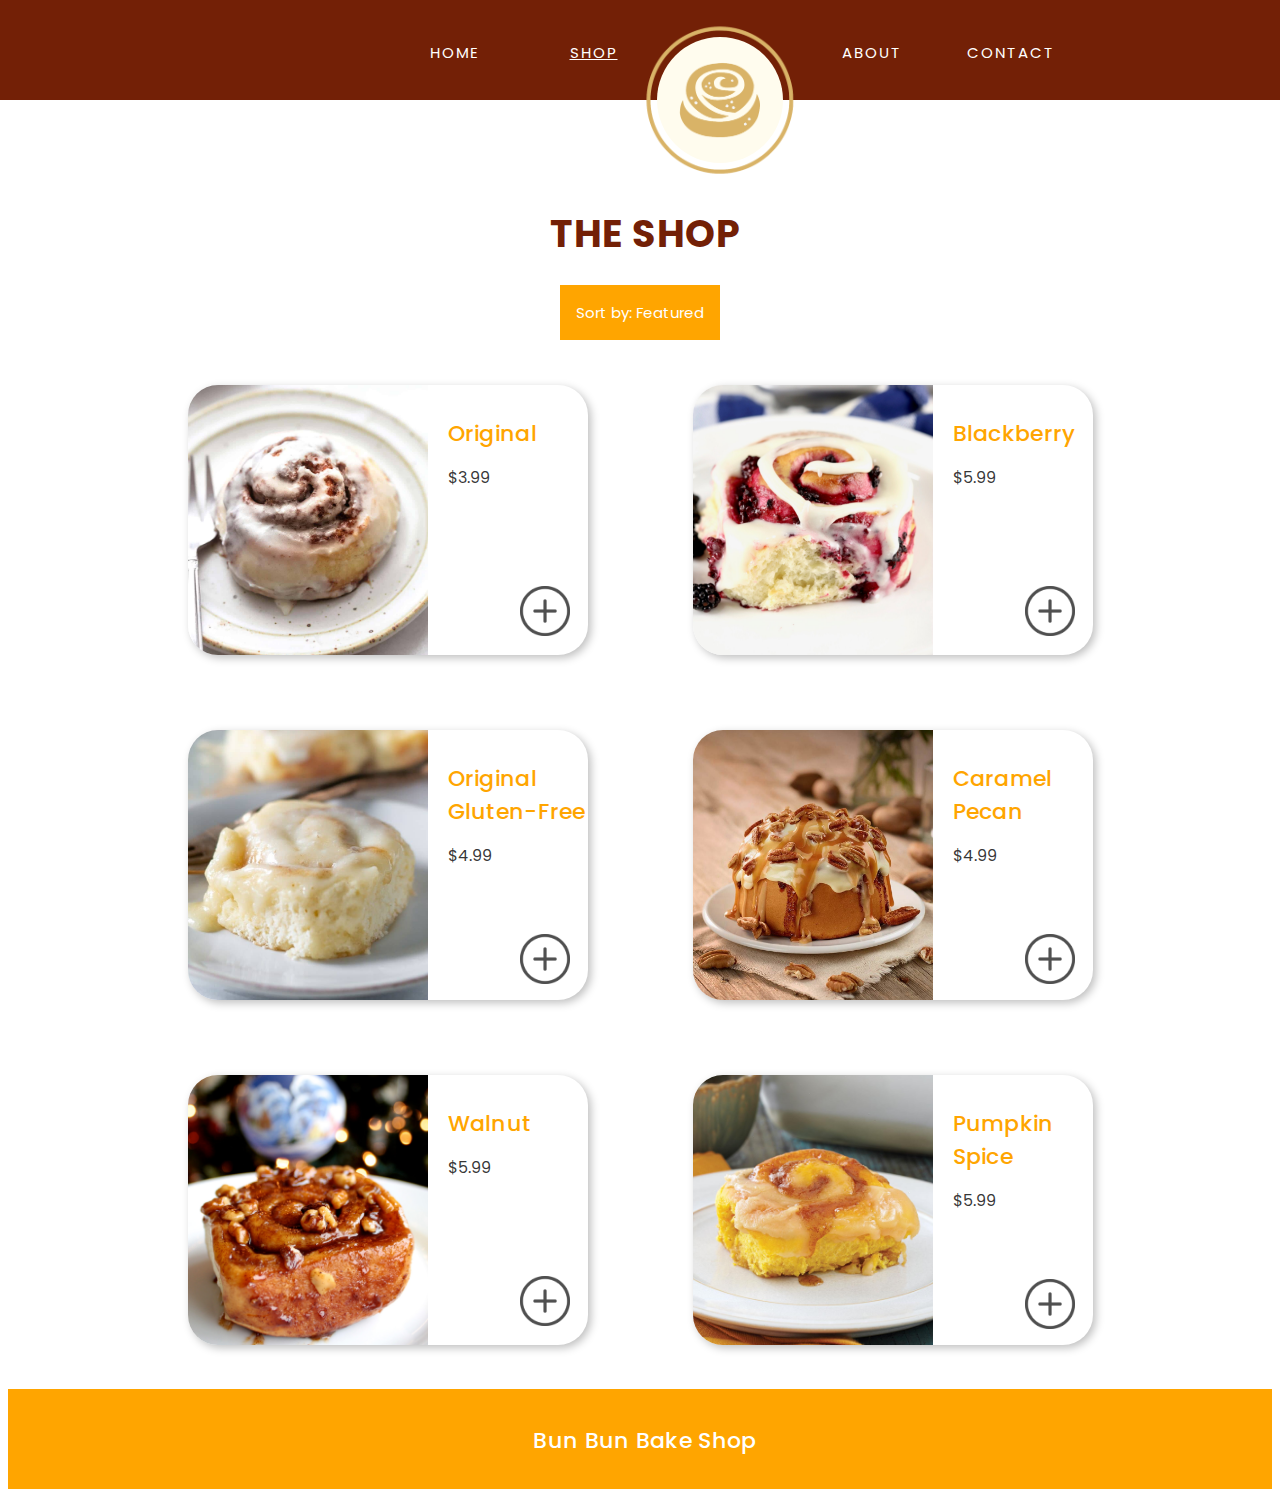
==== commit e2666095: "indenting and cleaning code" ====
--- a/browsing.html
+++ b/browsing.html
@@ -14,20 +14,23 @@
   <body>
 
     <div class="nav" id="navhome">
-                  <div  id="navback" style="background-color:#732006;"></div>
+      <div  id="navback" style="background-color:#732006;"></div>
 
-                  <ul>
-                    <li> <a href="index.html"> HOME </a></li> <li style="text-decoration:underline;">SHOP</li> <li> FILL </li><li> ABOUT </li> <li> CONTACT </li>
-                  </ul>
+      <ul>
+        <li> <a href="index.html"> HOME </a></li> 
+        <li style="text-decoration:underline;">SHOP</li> 
+        <li> FILL </li>
+        <li> ABOUT </li> 
+        <li> CONTACT </li>
+      </ul>
 
-                  <div id="carticon"> </div>
+      <div id="carticon"> </div>
 
-
-                  <div class="logof">
-                    <div  id="e1_18"> </div>
-                    <div  id="e1_19"> </div>
-                  </div>
-        </div>
+      <div class="logof">
+        <div  id="e1_18"> </div>
+        <div  id="e1_19"> </div>
+      </div>
+    </div>
 
 
     <div class="container">
@@ -47,101 +50,57 @@
 
         <div class="order a">
           <a href="product1.html"><img class="prod-img" src="images/original-roll.jpeg" /></a>
-          <!-- <img src="https://content.codecademy.com/courses/learn-css-grid/lesson-ii/time.svg" class="time" />
-          -->
           <div class="prod-info">
             <h3>Original</h3>
             <h4>$3.99</h4>
             <a href="product1.html"><img class="plus-img" src="images/plus.png" style="margin-top: 65px;"/></a>
-            <!-- <p class="description">
-              The original cinnamon roll is a fan-favorite and will delight dinner guests of all ages!</p>
-            -->
           </div>
         </div>
 
         <div class="order b">
           <a href="product2.html"><img class="prod-img" src="images/gf-roll.png" /></a>
-          <!-- <img src="https://content.codecademy.com/courses/learn-css-grid/lesson-ii/image-3.png" /> -->
           <div class="prod-info">
-          <h3>Original<br>Gluten-Free</h3>
-          <h4>$4.99</h4>
-          <a href="product2.html"><img class="plus-img" src="images/plus.png" /></a>
-          <!-- <img src="https://content.codecademy.com/courses/learn-css-grid/lesson-ii/time.svg" class="time" />
-          
-          <p class="mins">90 mins</p>
-          
-          <p class="description">
-            Making this classic summer treat at home will remind you of a childhood spent in the park.</p>
-          -->
+            <h3>Original<br>Gluten-Free</h3>
+            <h4>$4.99</h4>
+            <a href="product2.html"><img class="plus-img" src="images/plus.png" /></a>
           </div>
         </div>
 
 
         <div class="order c">
           <a href="product3.html"><img class="prod-img" src="images/walnut-2.jpeg" /></a>
-          <!-- <img src="https://content.codecademy.com/courses/learn-css-grid/lesson-ii/image-5.png" /> -->
           <div class="prod-info">
-          <h3>Walnut</h3>
-          <h4>$5.99</h4>
-          <a href="product3.html"><img class="plus-img" src="images/plus.png" style="margin-top: 65px;"/></a>
-          <!-- <img src="https://content.codecademy.com/courses/learn-css-grid/lesson-ii/time.svg" class="time" />
-          
-          <p class="mins">25 mins</p>
-          
-          <p class="description">
-            In addition to the full flavor of goat cheese, this salad includes kale, avocado, and farro to balance it out.</p>
-          -->
+            <h3>Walnut</h3>
+            <h4>$5.99</h4>
+            <a href="product3.html"><img class="plus-img" src="images/plus.png" style="margin-top: 65px;"/></a>
           </div>
         </div>
 
         <div class="order d">
           <a href="product4.html"><img class="prod-img" src="images/blackberry.jpeg" /></a>
-          <!-- <img src="https://content.codecademy.com/courses/learn-css-grid/lesson-ii/image-4.png" /> -->
           <div class="prod-info">
-          <h3>Blackberry</h3>
-          <h4>$5.99</h4>
-          <a href="product4.html"><img class="plus-img" src="images/plus.png" style="margin-top: 65px;"/></a>
-          <!-- <img src="https://content.codecademy.com/courses/learn-css-grid/lesson-ii/time.svg" class="time" />
-          
-          <p class="mins">45 mins</p>
-          <p class="description">
-            We've packed a lot into this one - shredded cabbage, carmalized onions, deep-fried chicken, chipotle 
-            mayo, half-sour pickles, and a toasted sesame bun will leave you thoroughly satisfied!</p>
-          -->
+            <h3>Blackberry</h3>
+            <h4>$5.99</h4>
+            <a href="product4.html"><img class="plus-img" src="images/plus.png" style="margin-top: 65px;"/></a>
           </div>
         </div>
 
         <div class="order e">
           <a href="product5.html"><img class="prod-img" src="images/caramel-pecan-crop.jpeg" /></a>
-          <!-- <img src="https://content.codecademy.com/courses/learn-css-grid/lesson-ii/image-2.png" /> -->
           <div class="prod-info">
             <h3>Caramel Pecan</h3>
             <h4>$4.99</h4>
             <a href="product5.html"><img class="plus-img" src="images/plus.png" /></a>
-          <!-- <img src="https://content.codecademy.com/courses/learn-css-grid/lesson-ii/time.svg" class="time" />
-          
-            <p class="mins">120 mins</p>
-            <p class="description">
-            Want to feel like your favorite relative came over and made you dinner? This comfort meal of smoked lamb and rice will quickly become a weekend favorite!
-            </p>
-            -->
           </div>  
         </div>
 
 
         <div class="order f">
           <a href="product6.html"><img class="prod-img" src="images/pumpkin.jpeg" /></a>
-          <!-- <img src="https://content.codecademy.com/courses/learn-css-grid/lesson-ii/image-6.png" /> -->
           <div class="prod-info">
             <h3>Pumpkin Spice</h3>
             <h4>$5.99</h4>
             <a href="product6.html"><img class="plus-img" src="images/plus.png" /></a>
-          <!-- <img src="https://content.codecademy.com/courses/learn-css-grid/lesson-ii/time.svg" class="time" />
-          
-            <p class="mins">10 mins</p>
-            <p class="description">
-            This low-calorie, vitamin-packed parfait is great for breakfast, dessert, or post-workout!</p>
-            -->
           </div>
         </div>
         
--- a/style.css
+++ b/style.css
@@ -19,26 +19,6 @@
   grid-auto-flow: column;
 }
 
-.prod {
-  width: 50%;
-  display: inline-block;
-  /*
-  display: grid;
-  grid-template-columns: 430px 430px;
-  grid-template-rows: 870px; 
-  /* grid-template-rows: 40px 270px 270px 270px; 
-  grid-gap: 75px;
-  margin-top: 45px;
-  justify-items: center;
-  justify-content: center;
-  align-items: stretch;
-  align-content: center;
-  grid-auto-rows: 500px;
-  grid-auto-flow: column; */
-}
-
-
-
 h2 {
   font-family: Poppins;
   font-size: 18px;
@@ -70,6 +50,12 @@
   padding: 5px 0px 10px 10px;
   margin-top:0px;
 }
+
+.prod {
+  width: 50%;
+  display: inline-block;
+}
+
 
 .description {
   font-family: Open Sans;
@@ -778,163 +764,3 @@
 }
 
 
-/* Product Cards */
-/*
-@import url(https://fonts.googleapis.com/css?family=Open+Sans:300,400,700);
-// Variables
-$regal-blue: #034378;
-$san-juan: #2d4e68;
-$bermuda: #77d7b9;
-$white: #fff;
-$black: #000;
-$open-sans: 'Open Sans',
-sans-serif;
-// clear-fix mixin
-@mixin cf {
-  &::before,
-  &::after {
-    content: '';
-    display: table;
-  }
-  &::after {
-    clear: both;
-  }
-}
-
-* {
-  box-sizing: border-box;
-}
-
-.cardTitle {
-  text-decoration: none;
-}
-
-.title {
-  font-family: $open-sans;
-  font-weight: 300;
-}
-
-.row {
-  max-width: 900px;
-  margin: 50px auto 0;
-}
-
-// Base styles
-.card {
-  float: left;
-  padding: 0 1.7rem;
-  width: 80%;
-  .menu-content {
-    @include cf;
-    margin: 0;
-    padding: 0;
-    list-style-type: none;
-    li {
-      display: inline-block;
-    }
-    a {
-      color: $white;
-    }
-    span {
-      position: absolute;
-      left: 50%;
-      top: 0;
-      font-size: 10px;
-      font-weight: 700;
-      font-family: 'Open Sans';
-      transform: translate(-50%, 0);
-    }
-  }
-  .wrapper {
-    background-color: $white;
-    position: relative;
-    overflow: hidden;
-    box-shadow: 0 19px 38px rgba($black, 0.3), 0 15px 12px rgba($black, 0.2);
-  }
-  .data {
-    float: right;
-    width: 60%;
-   height: 100%;
-    .content {
-      padding: 1em;
-      position: relative;
-      z-index: 1;
-    }
-  }
-  .author {
-    font-size: 12px;
-  }
-  .title {
-    margin-top: 10px;
-  }
-  .price {
-    height: 30px;
-    margin: 0;
-  }
-  input[type='checkbox'] {
-    display: none;
-  }
-  input[type='checkbox']:checked + .menu-content {
-    transform: translateY(-60px);
-  }
-}
-
-// First example styles
-.example-1 {
-  .wrapper {
-
-   
-  }
-  .date {
-    position: absolute;
-    top: 0;
-    left: 0;
-    background-color: $bermuda;
-    color: $white;
-    padding: 0.8em;
-    span {
-      display: block;
-      text-align: center;
-    }
-    .day {
-      font-weight: 700;
-      font-size: 24px;
-      text-shadow: 2px 3px 2px rgba($black, 0.18);
-    }
-    .month {
-      text-transform: uppercase;
-    }
-    .month,
-    .year {
-      font-size: 12px;
-    }
-  }
-  .content {
-    background-color: $white;
-    box-shadow: 0 5px 30px 10px rgba($black, 0.3);
-  }
-  .title {
-    a {
-      color: lighten($black, 50%);
-    }
-  }
-}
-
-.image {
-  float: left;
-  width: 40%;
-}
-
-.book-image {
-  width: 100%;
-  display: block;
-  height: 80%;
-  margin-top: auto;
-  margin-bottom: auto;
-}
-
-
-*/
-
-
-
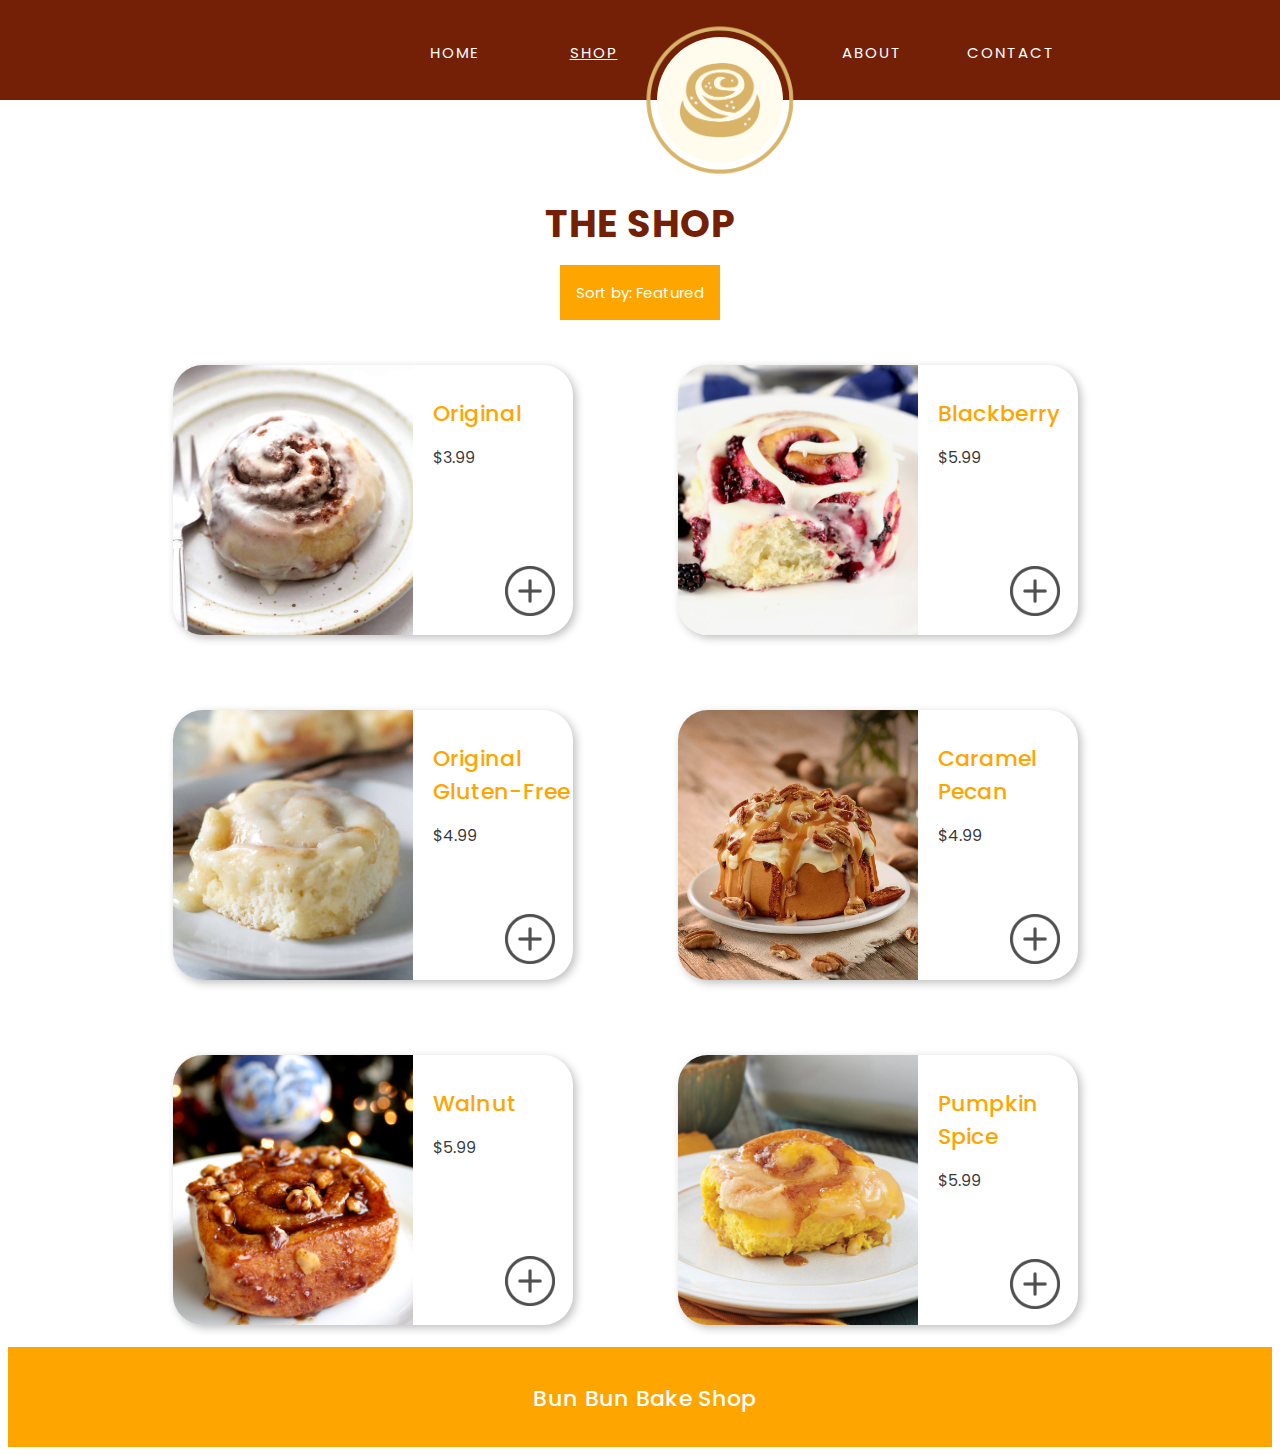
==== commit 77b5413d: "cited sources and added comments to all files!" ====
--- a/browsing.html
+++ b/browsing.html
@@ -1,6 +1,6 @@
 
 <!DOCTYPE html>
-<html>
+<html lang="en">
 
   <head>
     <meta charset="utf-8">
@@ -13,6 +13,7 @@
 
   <body>
 
+    <!-- Navigation Bar --> 
     <div class="nav" id="navhome">
       <div  id="navback" style="background-color:#732006;"></div>
 
@@ -32,7 +33,7 @@
       </div>
     </div>
 
-
+    <!-- Page content -->
     <div class="container">
 
       <h2 style="margin-top: 100px;margin-bottom:15px;color:#732006;"> THE SHOP </h2>
@@ -46,67 +47,72 @@
         </div>
       </div>
 
+      <!-- Grid of Product Cards --> 
       <main>
 
-        <div class="order a">
-          <a href="product1.html"><img class="prod-img" src="images/original-roll.jpeg" /></a>
+        <!-- Product Card 1 -->
+        <div class="order">
+          <a href="product1.html"><img class="prod-img" src="images/original-roll.jpeg" alt="Original Cinnamon Roll" /></a>
           <div class="prod-info">
             <h3>Original</h3>
             <h4>$3.99</h4>
-            <a href="product1.html"><img class="plus-img" src="images/plus.png" style="margin-top: 65px;"/></a>
+            <a href="product1.html"><img class="plus-img" src="images/plus.png"  style="margin-top: 65px;" alt="Plus icon"/></a>
           </div>
         </div>
 
-        <div class="order b">
-          <a href="product2.html"><img class="prod-img" src="images/gf-roll.png" /></a>
+        <!-- Product Card 2 -->
+        <div class="order">
+          <a href="product2.html"><img class="prod-img" src="images/gf-roll.png" alt="Gluten-Free Original Cinnamon Roll"/></a>
           <div class="prod-info">
             <h3>Original<br>Gluten-Free</h3>
             <h4>$4.99</h4>
-            <a href="product2.html"><img class="plus-img" src="images/plus.png" /></a>
+            <a href="product2.html"><img class="plus-img" src="images/plus.png"  alt="Plus icon"/></a>
           </div>
         </div>
 
-
-        <div class="order c">
-          <a href="product3.html"><img class="prod-img" src="images/walnut-2.jpeg" /></a>
+        <!-- Product Card 3 -->
+        <div class="order">
+          <a href="product3.html"><img class="prod-img" src="images/walnut-2.jpeg" alt="Walnut Cinnamon Roll"/></a>
           <div class="prod-info">
             <h3>Walnut</h3>
             <h4>$5.99</h4>
-            <a href="product3.html"><img class="plus-img" src="images/plus.png" style="margin-top: 65px;"/></a>
+            <a href="product3.html"><img class="plus-img" src="images/plus.png" alt="Plus icon" style="margin-top: 65px;"/></a>
           </div>
         </div>
 
-        <div class="order d">
-          <a href="product4.html"><img class="prod-img" src="images/blackberry.jpeg" /></a>
+        <!-- Product Card 4 -->
+        <div class="order">
+          <a href="product4.html"><img class="prod-img" src="images/blackberry.jpeg" alt="Blackberry Cinnamon Roll"/></a>
           <div class="prod-info">
             <h3>Blackberry</h3>
             <h4>$5.99</h4>
-            <a href="product4.html"><img class="plus-img" src="images/plus.png" style="margin-top: 65px;"/></a>
+            <a href="product4.html"><img class="plus-img" src="images/plus.png" alt="Plus icon" style="margin-top: 65px;"/></a>
           </div>
         </div>
 
-        <div class="order e">
-          <a href="product5.html"><img class="prod-img" src="images/caramel-pecan-crop.jpeg" /></a>
+        <!-- Product Card 5 -->
+        <div class="order">
+          <a href="product5.html"><img class="prod-img" src="images/caramel-pecan-crop.jpeg" alt="Caramel Pecan Cinnamon Roll"/></a>
           <div class="prod-info">
             <h3>Caramel Pecan</h3>
             <h4>$4.99</h4>
-            <a href="product5.html"><img class="plus-img" src="images/plus.png" /></a>
+            <a href="product5.html"><img class="plus-img" src="images/plus.png" alt="Plus icon"/></a>
           </div>  
         </div>
 
-
-        <div class="order f">
-          <a href="product6.html"><img class="prod-img" src="images/pumpkin.jpeg" /></a>
+        <!-- Product Card 6 -->
+        <div class="order">
+          <a href="product6.html"><img class="prod-img" src="images/pumpkin.jpeg" alt="Pumpkin Spice Cinnamon Roll"/></a>
           <div class="prod-info">
             <h3>Pumpkin Spice</h3>
             <h4>$5.99</h4>
-            <a href="product6.html"><img class="plus-img" src="images/plus.png" /></a>
+            <a href="product6.html"><img class="plus-img" src="images/plus.png" alt="Plus icon"/></a>
           </div>
         </div>
         
-
       </main>
 
+      <!-- Footer -->
       <footer>
         <div class="foot"> 
           <p class="foot-text">Bun Bun Bake Shop</p>
--- a/style.css
+++ b/style.css
@@ -1,32 +1,23 @@
-header, footer {
-  background-color: #ffa500;
+/* Style Sheet for Bun Bun Bake Shop website 
+   Mashia Mazumder (mmazumde)
+   PUI Spring 2021
+*/
+
+/* -------------- SECTION 1: General Styles --------------
+   Classes in this section are used across multiple pages
+*/
+
+/* Header styles */
+
+h2 {
+  font-family: Poppins;
+  font-style: normal;
+  font-weight: 700;
+  font-size: 38px;
+  line-height: 136%; 
   text-align: center;
-  min-width: 500px;
-}
-
-main {
-  display: grid;
-  grid-template-columns: 430px 430px;
-  grid-template-rows: repeat(3, 270px);
-  /* grid-template-rows: 40px 270px 270px 270px; */
-  grid-gap: 75px;
-  margin-top: 45px;
-  justify-items: center;
-  justify-content: center;
-  align-items: stretch;
-  align-content: center;
-  grid-auto-rows: 500px;
-  grid-auto-flow: column;
-}
-
-h2 {
-  font-family: Poppins;
-  font-size: 18px;
-  font-weight: 600;
-  letter-spacing: 0.3px;
-  text-align: left;
-  color: #ffa500;
-  padding: 10px 0px 10px 10px;
+  letter-spacing: 1px;
+  color: #14142B;
 }
 
 h3 {
@@ -51,12 +42,497 @@
   margin-top:0px;
 }
 
+/* Footer */
+footer {
+  background-color: #ffa500;
+  text-align: center;
+}
+
+img {
+  width: 100%;
+  height: auto;
+}
+
+/* Formatting links (for nav bar)
+   NOTE: Code below is adapted from W3Schools "CSS Links" tutorial 
+   found at https://www.w3schools.com/css/css_link.asp
+*/
+a {
+  color:white;
+  text-decoration: none;
+}
+
+a:link {
+  text-decoration: none;
+}
+
+a:hover {
+  text-decoration: underline;
+}
+
+/* Navigation Bar */
+.nav {
+  margin:0;
+  padding: 20px 0;
+
+}
+
+/* List items in nav bar */
+.nav li {
+  color:white;
+  font-family:Poppins;
+  text-align:center;
+  font-size:15px;
+  letter-spacing:2px;
+  line-height: 6.5px;
+  position:relative;
+  left:339px;
+  display: inline-block;
+  width: 135px;
+}
+
+/* Maroon block of navigation bar */
+#navback { 
+  background-color:rgba(109, 26, 2, 0.85);
+  width:1441px;
+  height:100px;
+  position:absolute;
+  left:0px;
+  top:0px;
+}
+
+/* Logo placement, overlaps with navigation bar */
+.logof { 
+  width:202px;
+  height:166px;
+  position:absolute;
+  left:619px;
+  top:17px;
+}
+
+/* Off-white circle behind logo */
+#e1_18 { 
+  border-radius:500px;
+  background-color:rgba(255, 252, 238, 1);
+  width:126px;
+  height:126px;
+  position:absolute;
+  left:38px;
+  top:20px;
+}
+
+/* Logo image */ 
+#e1_19 { 
+  width:202px;
+  height:166px;
+  position:absolute;
+  left:0px;
+  top:0px;
+  background-image:url(images/cinnamon-roll-logo.png);
+  background-repeat:no-repeat;
+  background-size:cover;
+}
+
+/* Cart image for nav bar*/ 
+#carticon {
+    position: absolute;
+    width: 45px;
+    height: 37px;
+    left: 1340px;
+    top: 35px;
+    background: url(images/shopping-cart-icon.png);
+    background-size: 45px;
+}
+
+/* Call-to-action button element 
+   Used with "Order Now" and "Add to Cart" buttons 
+*/
+#e1_22 { 
+  width:200px;
+  height:60px;
+  position:absolute;
+  left:620px;
+  top:189px;
+}
+
+/* Call-to-action button fill */
+#e1_23 { 
+  background-color:rgba(223, 178, 72, 1);
+  width:200px;
+  height:60px;
+  position:absolute;
+  left:0px;
+  top:0px;
+  border-radius: 5px;
+}
+
+/* Footer Text - used for shop name */
+.foot-text {
+  font-family: Poppins;
+  font-size: 22px;
+  font-weight: 500;
+  letter-spacing: 0.3px;
+  text-align: center;
+  color: white;
+  padding: 35px 0px 10px 10px;
+  margin-bottom: 0px;
+}
+
+/* Container for footer text */ 
+.foot {
+  width: 100%;
+  height: 100px;
+  background-color: #ffa500;
+}
+
+
+/* ------------- SECTION 2: Home Page ------------- */
+
+/* Large background image  */
+#banner { 
+  width:1440px;
+  height:800px;
+  position:absolute;
+  left:0px;
+  top:0px;
+  background-image:url(images/banner-background.png);
+  background-repeat:no-repeat;
+  background-size:cover;
+  box-shadow:0 3000px rgb(50 20 0 / 36%) inset;
+}
+
+/* Text placement on banner */
+#banner-text { 
+  width:1440px;
+  height:249px;
+  position:absolute;
+  left:1px;
+  top:326px;
+}
+
+/* Sub-header, placed above large banner text
+   used for "Artisan Rolls" text */
+#subt { 
+  color: white;
+    font-family: Open Sans;
+    font-style: normal;
+    font-weight: bold;
+    font-size: 16px;
+    line-height: 14px;
+    letter-spacing: 0.5em;
+    text-transform: uppercase;
+    position: absolute;
+    left: 50%;
+    transform: translate(-50%, 0%);
+}
+
+/* Large text at center of banner - "Bun Bun Bake Shop" */
+#center-text { 
+  color:rgba(255, 255, 255, 1);
+  width:998px;
+  height:139px;
+  position:absolute;
+  left:221px;
+  top:14px;
+
+  font-family: Poppins;
+  font-style: normal;
+  font-weight: 550;
+  font-size: 96px;
+  line-height: 0px;
+  
+  display: flex;
+  align-items: center;
+  text-align: center;
+  text-transform: uppercase;
+}
+
+/* Small bar under banner title "Bun Bun Bake Shop" */
+#bar { 
+  background-color:rgba(223, 178, 72, 1);
+  width:60px;
+  height:6px;
+  position:relative;
+  top:480px;
+  margin-left: auto;
+  margin-right:auto;
+  border-radius: 50px;
+}
+
+/* "Order Now" Button */
+#orderButton { 
+  position: absolute;
+  left: 51%;
+  right: 0%;
+  top: 0%;
+  bottom: 0%;
+  transform: translate(-50%,0%);
+  width: fit-content;
+  
+  font-family: Poppins;
+  font-style: normal;
+  font-weight: 600;
+  font-size: 14px;
+  line-height: 20px;
+  
+  display: flex;
+  align-items: center;
+  text-align: center;
+  letter-spacing: 0.05em;
+  color:white;
+
+}
+
+/* Pointing arrow to guide users to scroll down on home page */
+#pointer { 
+  width:60px;
+  height:60px;
+  position:absolute;
+  left:690px;
+  top:657px;
+}
+
+/* The 3 elements below are children of the pointer element */
+#pointer-elems { 
+  width:60px;
+  height:60px;
+  position:absolute;
+  left:0px;
+  top:0px;
+}
+#outer-circle { 
+  border-radius:500px;
+  border:1px solid white;
+  width:60px;
+  height:60px;
+  position:absolute;
+  left:-1px;
+  top:0px;
+}
+#inner-circle { 
+  border-radius:500px;
+  background-color:white;
+  width:40px;
+  height:40px;
+  position:absolute;
+  left:10px;
+  top:10px;
+}
+
+/* Arrow icon 
+   NOTE: This code was taken from W3Schools "CSS Arrows" examples 
+   found at https://www.w3schools.com/howto/howto_css_arrows.asp
+*/
+.arrow {
+    border: solid rgb(223 178 72);
+    border-width: 0 4px 4px 0;
+    display: inline-block;
+    padding: 7px;
+}
+
+/* Combine with arrow, for arrow pointing down */
+.down {
+  transform: rotate(45deg);
+}
+/* --- End of arrow code --- */
+
+/* Container - Used to create row with 2 colored columns */
+.splitrow {
+    width: 50%;
+    height: 433px;
+    position: absolute;
+    top: 800px;
+}
+
+/* Title formatting for home page rows */
+#home-row1 { 
+  position: absolute;
+  width:365px;
+  height:102px;
+  left:900px;
+  top:880px;
+}
+
+/* Caption formatting for home page rows */
+#home-row1-subt { 
+  color:rgb(20,19,42);
+  width:438px;
+  position:absolute;
+  left:864px;
+  top:1035px;
+  font-family:Poppins;
+  text-align:center;
+  font-size:19px;
+  letter-spacing:0.75;
+  line-height:px;
+}
+
+/* Image for home page row 1 */
+#hpicon{
+    position: absolute;
+    width: 450px;
+    height: 380px;
+    left: 114px;
+    top: 790px;
+    background: url(images/truck_icon.png);
+    background-size: cover;
+}
+
+/* ------------- SECTION 3: Product Gallery ------------- */
+
+/* Grid for product gallery 
+   NOTE: This code was adapted from a Codeacamy "Advanced CSS Grid" lesson,
+   accessed through the "Grid" chapter of the "Learn CSS" introductory course. 
+   https://www.codecademy.com/courses/learn-css/lessons/css-grid-ii/exercises/review-ii
+
+   I adjusted the code to match specific column and row dimensions, gaps, and areas. 
+*/
+main {
+  display: grid;
+  grid-template-columns: 430px 430px;
+  grid-template-rows: repeat(3, 270px);
+  grid-gap: 75px;
+  margin-top: 45px;
+  justify-content: center;
+  align-items: stretch;
+  align-content: center;
+  grid-auto-rows: 500px;
+  grid-auto-flow: column;
+}
+
+.container {
+  min-width: 500px;
+  margin: auto;
+  grid-template-areas: "left right"
+                       "footer footer";
+  grid-template-columns: 200px 400px;
+  grid-template-rows: 150px 200px 600px 200px;
+}
+
+.left {
+  grid-area: left;
+}
+
+.right {
+  grid-area: right;
+}
+/* --- End of code adapted from Codecademy -- */
+
+/* Product card in grid cell */
+.order {
+  box-shadow: 3px 3px 8px rgba(0, 0, 0, 0.25);
+  width: 400px;
+  border-top-left-radius:30px;
+  border-top-right-radius:30px;
+  border-bottom-left-radius:30px;
+  border-bottom-right-radius:30px;
+  height: 270px;
+}
+
+/* Image on product cards */
+.prod-img{
+  width: 240px;
+  object-fit: cover;
+  height: 270px;
+  border-top-left-radius:30px;
+  border-bottom-left-radius:30px;
+  float: left;
+}
+
+/* Content on product cards */
+.prod-info {
+  float: right;
+  width: 150px;
+
+  .content {
+    padding: 1em;
+    position: relative;
+    z-index: 1;
+  }
+}
+
+/* Plus icon at the bottom right of product cards */
+.plus-img{
+  width: 50px;
+  object-fit: cover;
+  height: 50px;
+  float:right;
+  padding-right: 18px;
+  padding-bottom: 18px;
+  top: 35px;
+  margin-top: 35px;
+}
+
+/* Dropdown Button 
+   NOTE: the code below pertaining to the dropdown button was adapted from 
+   W3Schools example at https://www.w3schools.com/howto/howto_css_dropdown.asp
+   I adjusted the code to match the site's font and color patterns. 
+*/
+.dropbtn {
+  background-color: #ffa500;
+  font-family: Poppins;
+  color: white;
+  padding: 16px;
+  font-size: 15px;
+  border: none;
+}
+
+/* The container <div> - needed to position the dropdown content */
+.dropdown {
+  position: relative;
+  display: inline-block;
+  left:50%;
+  transform: translate(-50%,0px);
+}
+
+/* Dropdown Content (Hidden by Default) */
+.dropdown-content {
+  display: none;
+  position: absolute;
+  background-color: #f1f1f1;
+  font-family: Poppins;
+  font-size:13.5px;
+  min-width: 160px;
+  box-shadow: 0px 8px 16px 0px rgba(0,0,0,0.2);
+  z-index: 1;
+}
+
+/* Links inside the dropdown */
+.dropdown-content a {
+  color: black;
+  padding: 12px 16px;
+  text-decoration: none;
+  display: block;
+}
+
+/* Change color of dropdown links on hover */
+.dropdown-content a:hover {background-color: #ddd;}
+
+/* Show the dropdown menu on hover */
+.dropdown:hover .dropdown-content {display: block;}
+
+/* Change the background color of the dropdown button when the dropdown content is shown */
+.dropdown:hover .dropbtn {background-color: #E49400;}
+/* -- End of Dropdown Menu code -- */
+
+
+/* ------------- SECTION 4: Individual Product Pages ------------- */
+
+/* Element for 2-column layout */
 .prod {
   width: 50%;
   display: inline-block;
 }
 
-
+/* Container for product info */
+#prod-order {
+  width:40%;
+  position: absolute;
+  top: 200px;
+  left: 55%; /* Positioned as right column */
+}
+
+/* Font styling for product details */
 .description {
   font-family: Open Sans;
   font-size: 13px; 
@@ -67,700 +543,18 @@
   text-align: left;
   padding: 10px 0px 10px 10px;
   margin-bottom: 0px;
-
-}
-
-img {
-  width: 100%;
-  height: auto;
-}
-
-.order {
-  box-shadow: 3px 3px 8px rgba(0, 0, 0, 0.25);
-  /* box-shadow: 0 1px 1px 0 rgba(0, 0, 0, 0.5); */
-  width: 400px;
-  border-top-left-radius:30px;
-  border-top-right-radius:30px;
-  border-bottom-left-radius:30px;
-  border-bottom-right-radius:30px;
-  height: 270px;
-}
-
-.a {
-
-}
-
-.c {
-
-}
-
-.time {
-  padding-left: 10px;
-  padding-top: 10px;
-  width: 20px;
-  height: auto;
-}
-
-.mins {
-  display: inline-block;
-  font-family: Poppins;
-  font-size: 14px;
-  font-weight: 500;
-  letter-spacing: 0.3px;
-  text-align: left;
-  color: #4a4a4a;
-  position: relative;
-  bottom: 5px;
-}
-
-/*
-.description {
-  font-family: Work Sans;
-  font-size: 14px;
-  font-weight: 300;
-  line-height: 1.29;
-  letter-spacing: 0.1px;
-  text-align: left;
-  color: #4a4a4a;
-  padding: 10px 0px 10px 10px;
-  border-top: 1px solid #4a4a4a;
-}
-*/
-
-.logo {
-  width: 115px;
-  height: 21.1px;
-  object-fit: contain;
-  padding: 20px;
-}
-
-.container {
-  min-width: 500px;
-  margin: auto;
-  grid-template-areas: "left right"
-                       "footer footer";
-  grid-template-columns: 200px 400px;
-  grid-template-rows: 150px 200px 600px 200px;
-}
-
-header {
-  grid-area: header;
-}
-
-footer {
-  margin-top: 44px;
-  grid-area: footer;
-}
-
-nav {
-  grid-area: nav;
-}
-
-.left {
-  grid-area: left;
-}
-
-.right {
-  grid-area: right;
-}
-
-#e1_3 { 
-  overflow:hidden;
-  background-color:rgba(255, 255, 255, 1);
-  width:1440px;
-  height:2305px;
-  position:absolute;
-}
-#landing { 
-  /* width:1440px;
-  height:800px;
-  position:absolute;
-  left:0px;
-  top:0px; */
-}
-#e1_5 { 
-  width:1440px;
-  height:800px;
-  position:absolute;
-  left:0px;
-  top:0px;
-}
-#banner { 
-  width:1440px;
-  height:800px;
-  position:absolute;
-  left:0px;
-  top:0px;
-  background-image:url(images/eheader_bg.png);
-  background-repeat:no-repeat;
-  background-size:cover;
-  box-shadow:0 3000px rgb(50 20 0 / 36%) inset;
-}
-#e1_7 { 
-  transform: rotate(-90deg);
-    border: 1px solid rgba(255, 255, 255, 1);
-    width: 82px;
-    height: 1px;
-    position: relative;
-    /* left: 678px; */
-    top: 799px;
-    margin-left: auto;
-    margin-right: auto;
-}
-#e1_8 { 
-  transform: rotate(-3.12737043874882e-22deg);
-  border:1px solid rgba(255, 255, 255, 1);
-  width:530px;
-  height:1px;
-  position:absolute;
-  left:830px;
-  top:100px;
-}
-#e1_9 { 
-  transform: rotate(-3.3078712509457656e-16deg);
-  border:1px solid rgba(255, 255, 255, 1);
-  width:530px;
-  height:1px;
-  position:absolute;
-  left:80px;
-  top:100px;
-}
-#bar { 
-  background-color:rgba(223, 178, 72, 1);
-  width:60px;
-  height:6px;
-  position:relative;
-  /* left:691px; */
-  top:480px;
-  margin-left: auto;
-  margin-right:auto;
-  border-top-left-radius:50px;
-  border-top-right-radius:50px;
-  border-bottom-left-radius:50px;
-  border-bottom-right-radius:50px;
-}
-
-.nav {
-  margin:0;
-  padding: 20px 0;
-
-}
-
-.nav li {
-  color:white;
-  font-family:Poppins;
-  text-align:center;
-  font-size:15px;
-  letter-spacing:2px;
-  line-height: 6.5px;
-  position:relative;
-  left:339px;
-  /* top:0px; */
-  display: inline-block;
-  width: 135px;
-
-}
-
-a {
-  color:white;
-  text-decoration: none;
-}
-
-a:link {
-  text-decoration: none;
-}
-
-a:hover {
-  text-decoration: underline;
-}
-
+}
+
+/* Links in product page, e.g. 'Return to Shop' */
 .grey a:hover {
   text-decoration: underline;
   color: rgba(0,0,0,0.8);
 }
 
-.block{
-  background-color:#F0CC95;
-  width:50%;
-  position:absolute;
-  left:0px;
-}
-
-#navbar { 
-  width:1441px;
-  height:183px;
-  position:absolute;
-  left:0px;
-  top:0px;
-
-}
-#navback { 
-  background-color:rgba(109, 26, 2, 0.85);
-  width:1441px;
-  height:100px;
-  position:absolute;
-  left:0px;
-  top:0px;
-}
-#e1_13 { 
-  color:rgba(255, 255, 255, 1);
-  width:135px;
-  height:100px;
-  position:absolute;
-  left:339px;
-  top:0px;
-  font-family:Poppins;
-  text-align:center;
-  font-size:15px;
-  letter-spacing:3;
-  line-height:px;
-}
-#e1_14 { 
-  color:rgba(255, 255, 255, 1);
-  width:135px;
-  height:100px;
-  position:absolute;
-  left:479px;
-  top:0px;
-  font-family:Poppins;
-  text-align:center;
-  font-size:15px;
-  letter-spacing:3;
-  line-height:px;
-}
-#e1_15 { 
-  color:rgba(255, 255, 255, 1);
-  width:134px;
-  height:100px;
-  position:absolute;
-  left:837px;
-  top:0px;
-  font-family:Poppins;
-  text-align:center;
-  font-size:15px;
-  letter-spacing:3;
-  line-height:px;
-}
-#e1_16 { 
-  color:rgba(255, 255, 255, 1);
-  width:135px;
-  height:100px;
-  position:absolute;
-  left:969px;
-  top:0px;
-  font-family:Poppins;
-  text-align:center;
-  font-size:15px;
-  letter-spacing:3;
-  line-height:px;
-}
-.logof { 
-  width:202px;
-  height:166px;
-  position:absolute;
-  left:619px;
-  top:17px;
-}
-#e1_18 { 
-  border-radius:500px;
-  background-color:rgba(255, 252, 238, 1);
-  width:126px;
-  height:126px;
-  position:absolute;
-  left:38px;
-  top:20px;
-}
-#e1_19 { 
-  width:202px;
-  height:166px;
-  position:absolute;
-  left:0px;
-  top:0px;
-  background-image:url(images/e95_957843_transparent_cinnamon_rolls_png_cinnamon_roll_icon_png_1.png);
-  background-repeat:no-repeat;
-  background-size:cover;
-}
-#e1_20 { 
-  width:1440px;
-  height:249px;
-  position:absolute;
-  left:1px;
-  top:326px;
-}
-#subt { 
-
-  color: white;
-    font-family: Open Sans;
-    font-style: normal;
-    font-weight: bold;
-    font-size: 16px;
-    line-height: 14px;
-    /* display: flex; */
-    /* align-items: center; */
-    /* text-align: center; */
-    letter-spacing: 0.5em;
-    text-transform: uppercase;
-    position: absolute;
-    left: 50%;
-    transform: translate(-50%, 0%);
-}
-#e1_22 { 
-  width:200px;
-  height:60px;
-  position:absolute;
-  left:620px;
-  top:189px;
-}
-
+/* Positioning Add to Cart button */
 #addButton1 { 
   width:200px;
   height:60px;
   position:absolute;
   left:50%;
 }
-
-#e1_23 { 
-  background-color:rgba(223, 178, 72, 1);
-  width:200px;
-  height:60px;
-  position:absolute;
-  left:0px;
-  top:0px;
-  border-top-left-radius:5px;
-  border-top-right-radius:5px;
-  border-bottom-left-radius:5px;
-  border-bottom-right-radius:5px;
-}
-#orderButton { 
-  position: absolute;
-  left: 51%;
-  right: 0%;
-  top: 0%;
-  bottom: 0%;
-  transform: translate(-50%,0%);
-  width: fit-content;
-  
-  font-family: Poppins;
-  font-style: normal;
-  font-weight: 600;
-  font-size: 14px;
-  line-height: 20px;
-  
-  display: flex;
-  align-items: center;
-  text-align: center;
-  letter-spacing: 0.05em;
-  color:white;
-
-}
-
-#addButton { 
-  position: absolute;
-  left: 51%;
-  right: 0%;
-  top: 0%;
-  bottom: 0%;
-  transform: translate(-50%,0%);
-  
-  font-family: Poppins;
-  font-style: normal;
-  font-weight: 600;
-  font-size: 14px;
-  line-height: 20px;
-  
-  display: flex;
-  align-items: center;
-  text-align: center;
-  letter-spacing: 0.05em;
-  color:white;
-
-}
-
-
-#e1_25 { 
-  color:rgba(255, 255, 255, 1);
-  width:998px;
-  height:139px;
-  position:absolute;
-  left:221px;
-  top:14px;
-  
-  /*
-  font-family:Poppins;
-  text-align:center;
-  font-size:96px;
-  letter-spacing:0;
-  line-height:px; */
-
-  font-family: Poppins;
-  font-style: normal;
-  font-weight: 550;
-  font-size: 96px;
-  line-height: 0px;
-  /* or 0% */
-  
-  display: flex;
-  align-items: center;
-  text-align: center;
-  text-transform: uppercase;
-}
-#e1_26 { 
-  width:60px;
-  height:60px;
-  position:absolute;
-  left:690px;
-  top:657px;
-}
-#e1_27 { 
-  width:60px;
-  height:60px;
-  position:absolute;
-  left:0px;
-  top:0px;
-}
-#e1_28 { 
-  border-radius:500px;
-  border:1px solid rgba(255, 255, 255, 1);
-  width:60px;
-  height:60px;
-  position:absolute;
-  left:-1px;
-  top:0px;
-}
-#e1_29 { 
-  border-radius:500px;
-  background-color:rgba(255, 255, 255, 1);
-  width:40px;
-  height:40px;
-  position:absolute;
-  left:10px;
-  top:10px;
-}
-#e1_30 { 
-  color:rgba(51.00000075995922, 51.00000075995922, 51.00000075995922, 1);
-  width:40px;
-  height:40.000003814697266px;
-  position:absolute;
-  left:10px;
-  top:9.999990463256836px;
-  font-family:Font Awesome 5 Free;
-  text-align:center;
-  font-size:20px;
-  letter-spacing:0;
-}
-#e1_31 { 
-  border:2px solid rgba(255, 255, 255, 1);
-  width:24px;
-  height:43px;
-  position:absolute;
-  left:38px;
-  top:388px;
-}
-#e1_32 { 
-  transform: rotate(180deg);
-  border:2px solid rgba(255, 255, 255, 1);
-  width:24px;
-  height:43px;
-  position:absolute;
-  left:1407px;
-  top:388px;
-}
-#e1_33 { 
-  background-color:rgba(249.6875050663948, 241.0063236951828, 220.55729538202286, 1);
-  width:1440px;
-  height:433px;
-  position:absolute;
-  left:0px;
-  top:800px;
-}
-#e1_34 { 
-  background-color:rgba(240.12501418590546, 203.7060508131981, 149.07761335372925, 1);
-  width:721px;
-  height:433px;
-  position:absolute;
-  left:0px;
-  top:800px;
-}
-
-h2 {
-  font-family: Poppins;
-  font-style: normal;
-  font-weight: 700;
-  font-size: 38px;
-  line-height: 136%; 
-  
-  text-align: center;
-  letter-spacing: 1px;
-  
-  color: #14142B;
-}
-
-#e1_35 { 
-  position: absolute;
-  width:365px;
-  height:102px;
-  left:900px;
-  top:880px;
-
-}
-#e1_36 { 
-  color:rgba(20.113124437630177, 19.65625025331974, 42.5000012665987, 1);
-  width:438px;
-  position:absolute;
-  left:864px;
-  top:1035px;
-  font-family:Poppins;
-  text-align:center;
-  font-size:19px;
-  letter-spacing:0.75;
-  line-height:px;
-}
-
-
-.arrow {
-    border: solid rgb(223 178 72);
-    border-width: 0 4px 4px 0;
-    display: inline-block;
-    padding: 7px;
-
-}
-
-.down {
-  transform: rotate(45deg);
-  -webkit-transform: rotate(45deg);
-}
-
-.splitrow {
-    width: 50%;
-    height: 433px;
-    position: absolute;
-    top: 800px;
-}
-
-
-#hpicon{
-    position: absolute;
-    width: 450px;
-    height: 380px;
-    left: 114px;
-    top: 790px;
-    background: url(images/truck_icon.png);
-    background-size: cover;
-}
-
-
-#carticon {
-    position: absolute;
-    width: 45px;
-    height: 37px;
-    left: 1340px;
-    top: 35px;
-    background: url(images/shopping-cart-icon.png);
-    background-size: 45px;
-}
-
-.prod-img{
-  width: 240px;
-  object-fit: cover;
-  height: 270px;
-  border-top-left-radius:30px;
-  border-bottom-left-radius:30px;
-  float: left;
-}
-
-.prod-info {
-   float: right;
-   width: 150px;
-   /* height: 100%; */
-
-    .content {
-      padding: 1em;
-      position: relative;
-      z-index: 1;
-    }
-  }
-
-.plus-img{
-  width: 50px;
-  object-fit: cover;
-  height: 50px;
-  float:right;
-  padding-right: 18px;
-  padding-bottom: 18px;
-  top: 35px;
-  margin-top: 35px;
-}
-
-.foot {
-  width: 100%;
-  height: 100px;
-  background-color: #ffa500;
-}
-
-/* Dropdown Button */
-.dropbtn {
-  background-color: #ffa500;
-  font-family: Poppins;
-  color: white;
-  padding: 16px;
-  font-size: 15px;
-  border: none;
-  /*left:50%;*/
-}
-
-/* The container <div> - needed to position the dropdown content */
-.dropdown {
-  position: relative;
-  display: inline-block;
-  left:50%;
-  transform: translate(-50%,0px);
-}
-
-/* Dropdown Content (Hidden by Default) */
-.dropdown-content {
-  display: none;
-  position: absolute;
-  background-color: #f1f1f1;
-  font-family: Poppins;
-  font-size:13.5px;
-  min-width: 160px;
-  box-shadow: 0px 8px 16px 0px rgba(0,0,0,0.2);
-  z-index: 1;
-}
-
-/* Links inside the dropdown */
-.dropdown-content a {
-  color: black;
-  padding: 12px 16px;
-  text-decoration: none;
-  display: block;
-}
-
-/* Change color of dropdown links on hover */
-.dropdown-content a:hover {background-color: #ddd;}
-
-/* Show the dropdown menu on hover */
-.dropdown:hover .dropdown-content {display: block;}
-
-/* Change the background color of the dropdown button when the dropdown content is shown */
-.dropdown:hover .dropbtn {background-color: #E49400;}
-
-.foot-text {
-  font-family: Poppins;
-  font-size: 22px;
-  font-weight: 500;
-  letter-spacing: 0.3px;
-  text-align: center;
-  color: white;
-  padding: 35px 0px 10px 10px;
-  margin-bottom: 0px;
-}
-
-#prod-order {
-  width:40%;
-  position: absolute;
-  top: 200px;
-  left: 55%;
-}
-
-
